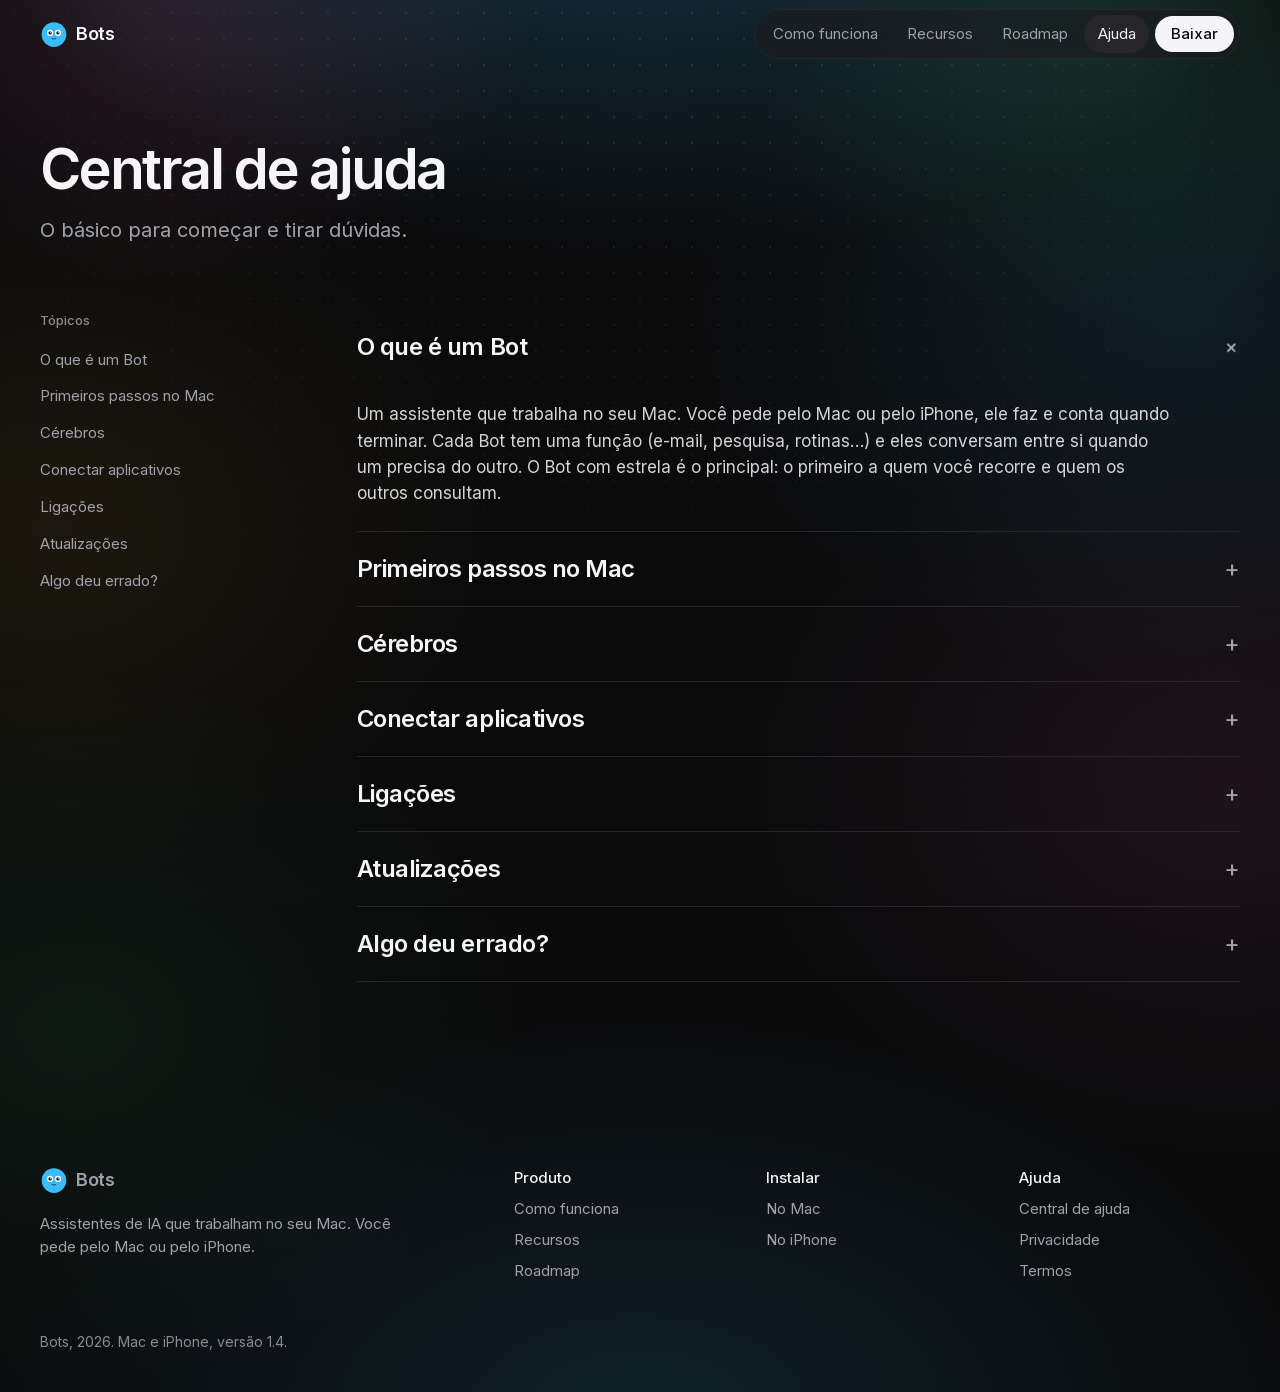
==== ajuda.html @ 7bb05656 "Bots 1.4" ====
<!doctype html>
<html lang="pt-BR">
<head>
<meta charset="utf-8">
<meta name="viewport" content="width=device-width, initial-scale=1">
<meta name="theme-color" content="#0a0a0b">
<title>Ajuda · Bots</title>
<link rel="icon" href="img/icone.webp">
<link rel="preload" href="fonts/inter-latin.woff2" as="font" type="font/woff2" crossorigin>
<link rel="stylesheet" href="site.css">
<script>document.documentElement.classList.add('js')</script>
</head>
<body id="topo">

<header class="bar">
  <div class="bar__inner wrap">
    <a class="bar__name" href="./"><span data-mascot="round" data-hue="#38bdf8"></span>Bots</a>
    <nav class="bar__links" aria-label="Principal">
      <a class="wide" href="./#como">Como funciona</a>
      <a class="wide" href="./#faz">Recursos</a>
      <a href="roadmap.html">Roadmap</a>
      <a class="wide" href="ajuda.html">Ajuda</a>
      <a class="button button--small" href="https://github.com/alenkpedro/bots/releases/latest/download/Bots.dmg" data-dl data-done="Começou">Baixar</a>
    </nav>
  </div>
</header>

<main class="doc">
  <h1>Central de ajuda</h1>
  <p class="lead">O básico para começar e tirar dúvidas.</p>

  <div class="help">
    <nav class="help__toc" aria-label="Tópicos">
      <b>Tópicos</b>
      <ul>
        <li><a href="#bot">O que é um Bot</a></li>
        <li><a href="#comecar">Primeiros passos no Mac</a></li>
        <li><a href="#cerebros">Cérebros</a></li>
        <li><a href="#apps">Conectar aplicativos</a></li>
        <li><a href="#ligacoes">Ligações</a></li>
        <li><a href="#atualizacoes">Atualizações</a></li>
        <li><a href="#suporte">Algo deu errado?</a></li>
      </ul>
    </nav>
    <div class="help__body">
      <details id="bot" open>
      <summary><h2>O que é um Bot</h2></summary>
      <p>Um assistente que trabalha no seu Mac. Você pede pelo Mac ou pelo iPhone, ele faz e conta quando terminar. Cada Bot tem uma função (e-mail, pesquisa, rotinas…) e eles conversam entre si quando um precisa do outro. O Bot com estrela é o principal: o primeiro a quem você recorre e quem os outros consultam.</p>
      </details>
      <details id="comecar">
      <summary><h2>Primeiros passos no Mac</h2></summary>
      <ol>
        <li>Abra o Bots e entre com o seu e-mail.</li>
        <li>Na lista <em>Preparar este Mac</em>, toque em cada botão: o agente (faz os Bots trabalharem), o cérebro (Claude Code, ou outro que você já use), o computador dos Bots e a voz (opcionais).</li>
        <li>Mande uma mensagem para um Bot. Pronto.</li>
      </ol>
      <p>Dá para voltar à lista em Configurações → Uso → Preparar este Mac.</p>
      </details>
      <details id="cerebros">
      <summary><h2>Cérebros</h2></summary>
      <p>Os Bots pensam com um destes, instalado no seu Mac: Claude Code (o recomendado; precisa de uma conta Claude Pro ou Max), Codex, OpenCode, Antigravity, Grok, ou um modelo local no LM Studio ou no Ollama. Troque o de cada Bot no perfil dele, clicando no nome no topo da conversa.</p>
      </details>
      <details id="apps">
      <summary><h2>Conectar aplicativos</h2></summary>
      <p>Em <em>Conectar aplicativos</em> você liga Gmail, Agenda, Drive, Notion, GitHub e outros. Cada Bot só usa o que você ligou, e o que pede sua permissão aparece no chat antes de acontecer.</p>
      </details>
      <details id="ligacoes">
      <summary><h2>Ligações</h2></summary>
      <p>Toque no ícone de onda ao lado da mensagem para falar com um Bot. O que vocês falam fica na ligação; quando você desliga, ele deixa um resumo no chat. Precisa da voz local instalada.</p>
      </details>
      <details id="atualizacoes">
      <summary><h2>Atualizações</h2></summary>
      <p>Quando sai uma versão nova, aparece um botão azul ao lado de <em>Conectar aplicativos</em>. Clique e escolha <em>Atualizar</em>: o Bots reabre em segundos, com tudo onde estava. No iPhone, atualize pela loja onde você instalou.</p>
      </details>
      <details id="suporte">
      <summary><h2>Algo deu errado?</h2></summary>
      <p>Na sua foto, no canto da barra lateral: <em>Suporte → Enviar feedback</em>. Conte o que aconteceu; as informações da versão já vão junto.</p>
      </details>
    </div>
  </div>
</main>

<footer class="foot">
  <div class="wrap">
    <div class="foot__grid">
      <div class="foot__brand"><a class="bar__name" href="./"><span data-mascot="round" data-hue="#38bdf8"></span>Bots</a><p>Assistentes de IA que trabalham no seu Mac. Você pede pelo Mac ou pelo iPhone.</p></div>
      <nav aria-label="Produto"><b>Produto</b><a href="./#como">Como funciona</a><a href="./#faz">Recursos</a><a href="roadmap.html">Roadmap</a></nav>
      <nav aria-label="Instalar"><b>Instalar</b><a href="https://github.com/alenkpedro/bots/releases/latest/download/Bots.dmg">No Mac</a><a href="fonte.html">No iPhone</a></nav>
      <nav aria-label="Ajuda"><b>Ajuda</b><a href="ajuda.html">Central de ajuda</a><a href="privacidade.html">Privacidade</a><a href="termos.html">Termos</a></nav>
    </div>
    <div class="foot__end"><span>Bots, 2026. Mac e iPhone, versão 1.4.</span></div>
  </div>
</footer>
<script src="site.js"></script>
</body>
</html>
---- site.css ----
/* Site dos Bots: todas as páginas (início, roadmap, ajuda, privacidade, termos, fonte e a volta do Frame.io).
   Na linha das referências que o Pedro escolheu (Grok Bot, MausBot, OpenBot, agentes.chat, dots): fundo escuro e
   sóbrio, título centralizado com o rosto do mascote, o app de verdade montado na página e cartões com pedaços do app.
   Uma família só: Inter, servida pelo próprio site. */
@font-face { font-family: "Inter"; font-style: normal; font-weight: 400; font-display: swap; src: url("fonts/inter-latin-ext.woff2") format("woff2"); unicode-range: U+0100-02BA, U+02BD-02C5, U+02C7-02CC, U+02CE-02D7, U+02DD-02FF, U+0304, U+0308, U+0329, U+1D00-1DBF, U+1E00-1E9F, U+1EF2-1EFF, U+2020, U+20A0-20AB, U+20AD-20C4, U+2113, U+2C60-2C7F, U+A720-A7FF; }
@font-face { font-family: "Inter"; font-style: normal; font-weight: 400; font-display: swap; src: url("fonts/inter-latin.woff2") format("woff2"); unicode-range: U+0000-00FF, U+0131, U+0152-0153, U+02BB-02BC, U+02C6, U+02DA, U+02DC, U+0304, U+0308, U+0329, U+2000-206F, U+20AC, U+2122, U+2191, U+2193, U+2212, U+2215, U+FEFF, U+FFFD; }
@font-face { font-family: "Inter"; font-style: normal; font-weight: 500; font-display: swap; src: url("fonts/inter-latin-ext.woff2") format("woff2"); unicode-range: U+0100-02BA, U+02BD-02C5, U+02C7-02CC, U+02CE-02D7, U+02DD-02FF, U+0304, U+0308, U+0329, U+1D00-1DBF, U+1E00-1E9F, U+1EF2-1EFF, U+2020, U+20A0-20AB, U+20AD-20C4, U+2113, U+2C60-2C7F, U+A720-A7FF; }
@font-face { font-family: "Inter"; font-style: normal; font-weight: 500; font-display: swap; src: url("fonts/inter-latin.woff2") format("woff2"); unicode-range: U+0000-00FF, U+0131, U+0152-0153, U+02BB-02BC, U+02C6, U+02DA, U+02DC, U+0304, U+0308, U+0329, U+2000-206F, U+20AC, U+2122, U+2191, U+2193, U+2212, U+2215, U+FEFF, U+FFFD; }
@font-face { font-family: "Inter"; font-style: normal; font-weight: 600; font-display: swap; src: url("fonts/inter-latin-ext.woff2") format("woff2"); unicode-range: U+0100-02BA, U+02BD-02C5, U+02C7-02CC, U+02CE-02D7, U+02DD-02FF, U+0304, U+0308, U+0329, U+1D00-1DBF, U+1E00-1E9F, U+1EF2-1EFF, U+2020, U+20A0-20AB, U+20AD-20C4, U+2113, U+2C60-2C7F, U+A720-A7FF; }
@font-face { font-family: "Inter"; font-style: normal; font-weight: 600; font-display: swap; src: url("fonts/inter-latin.woff2") format("woff2"); unicode-range: U+0000-00FF, U+0131, U+0152-0153, U+02BB-02BC, U+02C6, U+02DA, U+02DC, U+0304, U+0308, U+0329, U+2000-206F, U+20AC, U+2122, U+2191, U+2193, U+2212, U+2215, U+FEFF, U+FFFD; }
@font-face { font-family: "Inter"; font-style: normal; font-weight: 700; font-display: swap; src: url("fonts/inter-latin-ext.woff2") format("woff2"); unicode-range: U+0100-02BA, U+02BD-02C5, U+02C7-02CC, U+02CE-02D7, U+02DD-02FF, U+0304, U+0308, U+0329, U+1D00-1DBF, U+1E00-1E9F, U+1EF2-1EFF, U+2020, U+20A0-20AB, U+20AD-20C4, U+2113, U+2C60-2C7F, U+A720-A7FF; }
@font-face { font-family: "Inter"; font-style: normal; font-weight: 700; font-display: swap; src: url("fonts/inter-latin.woff2") format("woff2"); unicode-range: U+0000-00FF, U+0131, U+0152-0153, U+02BB-02BC, U+02C6, U+02DA, U+02DC, U+0304, U+0308, U+0329, U+2000-206F, U+20AC, U+2122, U+2191, U+2193, U+2212, U+2215, U+FEFF, U+FFFD; }


:root {
  --bg: #0a0a0b;
  --surface: #141416;      /* cartões */
  --surface-2: #1c1c1f;    /* dentro dos cartões, botões secundários */
  --surface-3: #26262a;
  --ink: #f5f5f7;
  --muted: #a1a1aa;
  --soft: #8b8b94;
  --blue: #38bdf8;         /* o mascote do ícone */
  --go: #4ade80;
  --wait: #fbbf24;
  --link: #8fd6fb;

  --font: "Inter", -apple-system, system-ui, sans-serif;
  --app: -apple-system, system-ui, "Inter", sans-serif;   /* os pedaços do app usam a letra do app */

  --margin: clamp(1rem, 3vw, 2rem);
  --max: 1200px;
  --section: clamp(5rem, 10vw, 9rem);
  --radius: 28px;

  --ease-out: cubic-bezier(0.22, 1, 0.36, 1);
  --t-press: 140ms;
  --t-hover: 180ms;
  --t-ui: 240ms;
  --t-reveal: 800ms;
  color-scheme: dark;
}

*, *::before, *::after { box-sizing: border-box; }
html { -webkit-text-size-adjust: 100%; text-size-adjust: 100%; }
body { margin: 0; background: var(--bg); color: var(--ink); font-family: var(--font); font-size: 1.0625rem; line-height: 1.55; -webkit-font-smoothing: antialiased; overflow-x: clip; }
/* Fundo com vida, sem tirar a atenção do conteúdo: luzes nas cores dos mascotes espalhadas pela página (a mais forte
   no topo), manchas de pontos que somem nas bordas e um grão leve em tudo. As posições em % acompanham a altura
   de cada página. Fica atrás de tudo e não recebe clique. */
body { position: relative; background-color: var(--bg); background-repeat: no-repeat; background-image:
  radial-gradient(64rem 40rem at 50% -12rem, rgb(56 189 248 / 0.26), transparent 70%),
  radial-gradient(32rem 26rem at 14% 0, rgb(244 114 182 / 0.13), transparent 70%),
  radial-gradient(32rem 26rem at 86% 2rem, rgb(74 222 128 / 0.11), transparent 70%),
  radial-gradient(44rem 34rem at 92% 22%, rgb(56 189 248 / 0.10), transparent 70%),
  radial-gradient(40rem 32rem at 4% 38%, rgb(251 191 36 / 0.07), transparent 70%),
  radial-gradient(44rem 34rem at 96% 56%, rgb(244 114 182 / 0.08), transparent 70%),
  radial-gradient(40rem 32rem at 6% 74%, rgb(74 222 128 / 0.07), transparent 70%),
  radial-gradient(60rem 36rem at 50% 102%, rgb(56 189 248 / 0.12), transparent 70%); }
body::before, body::after { content: ""; pointer-events: none; z-index: -1; }
body::before { position: absolute; inset: 0;
  background: radial-gradient(circle, rgb(255 255 255 / 0.09) 1px, transparent 1.6px) 50% 0 / 26px 26px;
  --spots: radial-gradient(70rem 50rem at 50% 0, #000 20%, transparent 70%),
    radial-gradient(34rem 28rem at 8% 34%, rgb(0 0 0 / 0.6), transparent 70%),
    radial-gradient(34rem 28rem at 94% 60%, rgb(0 0 0 / 0.6), transparent 70%),
    radial-gradient(50rem 30rem at 50% 100%, rgb(0 0 0 / 0.7), transparent 70%);
  -webkit-mask-image: var(--spots); mask-image: var(--spots); }
body::after { content: ""; pointer-events: none; z-index: -1; }
body::before { position: absolute; inset: 0 0 auto; height: min(62rem, 120svh);
  background: radial-gradient(circle, rgb(255 255 255 / 0.09) 1px, transparent 1.6px) 50% 0 / 26px 26px;
  -webkit-mask-image: radial-gradient(70% 70% at 50% 0, #000 20%, transparent 100%); mask-image: radial-gradient(70% 70% at 50% 0, #000 20%, transparent 100%); }
body::after { position: fixed; inset: 0; opacity: 0.07; mix-blend-mode: overlay;
  background: url("data:image/svg+xml,%3Csvg xmlns='http://www.w3.org/2000/svg' width='160' height='160'%3E%3Cfilter id='g'%3E%3CfeTurbulence type='fractalNoise' baseFrequency='0.9' numOctaves='2' stitchTiles='stitch'/%3E%3C/filter%3E%3Crect width='100%25' height='100%25' filter='url(%23g)'/%3E%3C/svg%3E"); }
h1, h2, h3, p, figure, ul, ol, dl, dd { margin: 0; }
ul[class], ol[class] { padding: 0; list-style: none; }
img, svg { display: block; max-width: 100%; }
img { height: auto; }
button, input { font: inherit; color: inherit; }
button { background: none; border: 0; padding: 0; cursor: pointer; }
a { color: inherit; }
:target, [id] { scroll-margin-top: 5rem; }
/* Os links do menu deslizam até a seção em vez de pular; quem pede menos movimento continua pulando. */
@media (prefers-reduced-motion: no-preference) { html { scroll-behavior: smooth; } }
::selection { background: var(--blue); color: #0a0a0b; }
:focus-visible { outline: 2px solid var(--blue); outline-offset: 3px; }
[hidden] { display: none !important; }   /* nenhum display de botão ou cartão vence o hidden */
.sr-only { position: absolute; width: 1px; height: 1px; overflow: hidden; clip-path: inset(50%); white-space: nowrap; }

h1, h2, h3 { font-weight: 600; text-wrap: balance; }
p { text-wrap: pretty; }
.wrap { width: min(var(--max), 100% - 2 * var(--margin)); margin-inline: auto; }
.center { text-align: center; }
.title { font-size: clamp(2rem, 1.2rem + 2.8vw, 3.25rem); line-height: 1.08; letter-spacing: -0.035em; }
.sub { margin-top: 1rem; font-size: clamp(1.0625rem, 1rem + 0.3vw, 1.25rem); color: var(--muted); max-width: 40rem; }
.center .sub { margin-inline: auto; }
.section { padding-block: var(--section) 0; }
/* O espaço de cima da seção não conta: o link para no conteúdo, logo abaixo da barra. */
.section[id] { scroll-margin-top: calc(5rem - var(--section)); }

/* ---------- botões: branco o principal, cinza o segundo ---------- */
.button { display: inline-flex; align-items: center; justify-content: center; gap: 0.55rem; min-height: 3rem; padding: 0 1.4rem; border-radius: 999px; background: var(--ink); color: #0a0a0b; font-weight: 500; font-size: 1rem; text-decoration: none; white-space: nowrap; transition: transform var(--t-press) var(--ease-out), background-color var(--t-hover) ease; }
.button:active { transform: scale(0.96); }
.button svg { width: 1.05em; height: 1.05em; }
.button--quiet { background: var(--surface-2); color: var(--ink); }
.button--small { min-height: 2.25rem; padding: 0 1rem; font-size: 0.9375rem; }
.button--big { min-height: 3.25rem; padding: 0 1.6rem; font-size: 1.0625rem; }
/* Baixar: o clique vira uma barrinha que enche e termina verde com ✓ (o download segue normal). */
.button { position: relative; }
.button.is-loading, .button.is-done { pointer-events: none; }
.dl__bar { position: absolute; inset: 0 auto 0 0; width: 100%; border-radius: inherit; background: rgb(10 10 11 / 0.12); transform-origin: left; }
.button > span:not(.peek):not(.dl__bar) { position: relative; }
@media (prefers-reduced-motion: no-preference) { .dl__bar { animation: fillbar 1.1s var(--ease-out) both; } }
@keyframes fillbar { from { transform: scaleX(0); } }
.button.is-done { background: var(--go); color: #062a12; }
.dl__check { display: inline-grid; place-items: center; width: 1.3em; height: 1.3em; border-radius: 50%; background: #062a12; color: var(--go); font-size: 0.8em; font-weight: 700; }
@media (prefers-reduced-motion: no-preference) { .button.is-done .dl__check { animation: pop 420ms cubic-bezier(0.3, 1.6, 0.5, 1); } }
/* Um mascotinho mora atrás dos botões principais e espia pela borda de cima no hover (e comemora no clique). */
.peek { position: absolute; bottom: 100%; left: 50%; width: 2.6rem; height: 3.4rem; margin-left: -1.3rem; overflow: hidden; pointer-events: none; }
.peek > span { position: absolute; left: 0; bottom: 0; transform: translateY(100%); transition: transform 420ms cubic-bezier(0.3, 1.5, 0.5, 1); }
.peek svg { width: 2.6rem; height: 2.6rem; }
[data-peek]:hover .peek > span, [data-peek]:focus-visible .peek > span, [data-peek].is-loading .peek > span, [data-peek].is-done .peek > span { transform: translateY(34%); }
/* Setas que andam e o ícone da Apple que dá um pulinho no hover. */
.arrow { display: inline-block; transition: transform var(--t-ui) var(--ease-out); }
.button > svg { transition: transform var(--t-ui) var(--ease-out); }
@media (hover: hover) {
  .button:hover .arrow { transform: translateX(4px); }
  .button:hover .arrow--down { transform: translateY(3px); }
  .button:hover > svg { transform: translateY(-2px) rotate(-6deg); }
}
/* O magnético mexe na propriedade translate (o clique continua usando transform); volta suave quando o mouse sai. */
[data-magnet] { transition: translate 260ms var(--ease-out), transform var(--t-press) var(--ease-out), background-color var(--t-hover) ease; }
@media (hover: hover) and (pointer: fine) {
  .button:hover { background: #ffffff; }
  .button--quiet:hover { background: var(--surface-3); }
}

/* ---------- barra ---------- */
/* No topo a barra é transparente (a luz passa); ao rolar ganha um vidro escuro para o texto não brigar com o conteúdo. */
.bar { position: sticky; top: 0; z-index: 20; transition: background-color var(--t-ui) ease, box-shadow var(--t-ui) ease; }
.bar.is-stuck { background: rgb(10 10 11 / 0.72); -webkit-backdrop-filter: blur(16px) saturate(1.4); backdrop-filter: blur(16px) saturate(1.4); box-shadow: 0 1px 0 rgb(255 255 255 / 0.06); }
.bar__inner { display: flex; align-items: center; justify-content: space-between; gap: 1rem; min-height: 4.25rem; }
.bar__name { display: inline-flex; align-items: center; gap: 0.5rem; font-weight: 600; font-size: 1.125rem; letter-spacing: -0.02em; text-decoration: none; }
.bar__name svg { width: 1.75rem; height: 1.75rem; }
/* The links in one pill (easyui's pill navigation): each one a pill of its own on hover, the page you're on lit. */
.bar__links { display: flex; align-items: center; gap: 0.125rem; font-size: 0.9375rem; padding: 0.3rem; border-radius: 999px; background: rgb(28 28 31 / 0.72); border: 1px solid var(--surface-3); -webkit-backdrop-filter: blur(16px) saturate(1.4); backdrop-filter: blur(16px) saturate(1.4); }
.bar__links a:not(.button) { text-decoration: none; color: var(--muted); padding: 0.45rem 0.85rem; border-radius: 999px; transition: color var(--t-hover) ease, background-color var(--t-hover) ease; }
.bar__links a:not(.button):hover, .bar__links a[aria-current] { color: var(--ink); background: var(--surface-3); }
.bar__links .button { margin-left: 0.25rem; }
@media (max-width: 760px) { .bar__links .wide { display: none; } }

/* ---------- mascotes (desenhados aqui, como no app) ---------- */
.mascot { overflow: visible; }
.mascot .pupil { transition: transform 120ms linear; }
.mascot .lid { transform-box: fill-box; transform-origin: center; transform: scaleY(0); }
@media (prefers-reduced-motion: no-preference) { .mascot.is-blinking .lid { animation: blink 180ms ease; } }
@keyframes blink { 50% { transform: scaleY(1); } }
/* Mascotes vivos: amassam quando tocados, pulam quando recebem um pedido e balançam enquanto trabalham (na demo do app,
   o Bot que está "Comparando voos…" balança o tempo todo). O pulo e o amassado mexem no desenho inteiro; o balanço,
   só no corpo, para os dois poderem acontecer juntos. Quem pede menos movimento vê os mascotes parados. */
.mascot { cursor: pointer; transform-origin: 50% 92%; }
.mascot__body { transform-box: view-box; transform-origin: 50% 92%; }
/* As mãos ficam escondidas embaixo; quando o Bot fica com vergonha (senha), sobem e tapam os olhos. */
.mascot .hands { transform: translateY(46px); opacity: 0; transition: transform 380ms cubic-bezier(0.3, 1.4, 0.5, 1), opacity 200ms ease; }
.mascot.is-shy .hands { transform: none; opacity: 1; }
.mascot.is-shy .lid { transform: scaleY(1); }
@media (prefers-reduced-motion: no-preference) {
  .mascot.is-squished { animation: squish 560ms cubic-bezier(0.3, 0.7, 0.4, 1); }
  .mascot.is-hopping { animation: hop 680ms cubic-bezier(0.3, 0.7, 0.4, 1); }
  .app__bot.is-working .mascot__body, .app__head.is-working .mascot__body, .app__bot:has(small[data-tone="go"]) .mascot__body { animation: sway 1.3s ease-in-out infinite; }
}
@keyframes squish { 0% { transform: none; } 22% { transform: scale(1.24, 0.72); } 50% { transform: scale(0.9, 1.12); } 72% { transform: scale(1.05, 0.96); } 100% { transform: none; } }
@keyframes hop { 0% { transform: none; } 14% { transform: scale(1.14, 0.84); } 42% { transform: translateY(-36%) scale(0.92, 1.1); } 66% { transform: scale(1.12, 0.88); } 84% { transform: scale(0.97, 1.03); } 100% { transform: none; } }
@keyframes sway { 0%, 100% { transform: rotate(-7deg); } 50% { transform: rotate(7deg) translateY(-3%); } }

/* ---------- entrada das partes de cada seção ---------- */
@media (prefers-reduced-motion: no-preference) {
  .js .rv { opacity: 0; transform: translateY(20px); transition: opacity var(--t-reveal) var(--ease-out), transform var(--t-reveal) var(--ease-out); transition-delay: calc(var(--i, 0) * 80ms); }
  .js .rv.is-in { opacity: 1; transform: none; }
}
@keyframes rise { from { opacity: 0; transform: translateY(14px); } }

/* ---------- iPhone desenhado em CSS em volta das telas reais ---------- */
.phone { position: relative; width: var(--w, 280px); aspect-ratio: 1206 / 2622; padding: calc(var(--w, 280px) * 0.035); border-radius: calc(var(--w, 280px) * 0.17); background: #000; border: max(3px, calc(var(--w, 280px) * 0.014)) solid #3a3a3e; flex: none; }
.phone__screen { position: relative; width: 100%; height: 100%; border-radius: calc(var(--w, 280px) * 0.135); overflow: hidden; background: #161616; }
.phone__screen img { position: absolute; inset: 0; width: 100%; height: 100%; object-fit: cover; }

/* ================= início ================= */

/* Topo: "Conheça os Bots", com o rosto do mascote no meio do título. */
.hero { padding-block: clamp(4rem, 9vh, 7rem) 0; text-align: center; }
.hero h1 { font-size: clamp(2.75rem, 1rem + 5.6vw, 5.75rem); line-height: 1; letter-spacing: -0.045em; }
.face { display: inline-block; width: 0.92em; height: 0.92em; vertical-align: -0.1em; margin-inline: 0.04em; }
.face svg { width: 100%; height: 100%; }
.hero > p:first-of-type { margin: 1.5rem auto 0; max-width: 36rem; font-size: clamp(1.0625rem, 1rem + 0.4vw, 1.3125rem); color: var(--muted); }
.hero__actions { margin-top: 2.25rem; display: flex; flex-wrap: wrap; justify-content: center; gap: 0.75rem; }
.hero__note { margin-top: 1rem; font-size: 0.875rem; color: var(--soft); }

/* O app montado na página: a lista de Bots e a conversa (com a letra e as cores do próprio app). */
.app { margin-top: clamp(3rem, 6vw, 4.5rem); border-radius: 22px; background: #161616; overflow: hidden; font-family: var(--app); font-size: clamp(14px, 0.45rem + 0.45vw, 16px); line-height: 1.4; color: #ececec; display: grid; grid-template-columns: minmax(260px, 21em) 1fr; min-height: min(46em, 82svh); text-align: left; }
.app__side { background: #101010; padding: 1em 0.8em; display: flex; flex-direction: column; gap: 0.2em; }
.app__top { display: flex; align-items: center; gap: 0.5em; padding: 0.3em 0.6em 1.1em; }
.app__top i { width: 0.85em; height: 0.85em; border-radius: 50%; background: #ff5f57; }
.app__top i:nth-child(2) { background: #febc2e; }
.app__top i:nth-child(3) { background: #28c840; }
.app__search { margin: 0 0.3em 0.8em; padding: 0.55em 0.8em; border-radius: 0.6em; background: #1d1d1d; color: #8a8a8a; }
.app__bot { display: flex; align-items: center; gap: 0.75em; width: 100%; padding: 0.65em; border-radius: 0.75em; text-align: left; transition: background-color var(--t-hover) ease; }
.app__bot svg { width: 2.9em; height: 2.9em; }
.app__bot span:first-child { flex: none; }
.app__bot b { display: block; font-weight: 600; }
.app__bot small { display: block; font-size: 0.9em; color: #a3a3a3; white-space: nowrap; overflow: hidden; text-overflow: ellipsis; max-width: 15em; }
.app__bot small[data-tone="go"] { color: var(--go); }
.app__bot small[data-tone="wait"] { color: var(--wait); }
.app__bot small[data-tone="hey"] { color: var(--link); }
.app__bot[aria-selected="true"] { background: #232323; }
@media (hover: hover) and (pointer: fine) { .app__bot:not([aria-selected="true"]):hover { background: #1a1a1a; } }
.app__main { position: relative; display: flex; flex-direction: column; min-width: 0; }
.app__head { display: flex; align-items: center; justify-content: center; gap: 0.6em; padding: 1em; font-weight: 600; font-size: 1.05em; }
.app__head svg { width: 1.7em; height: 1.7em; }
.app__head small { font-weight: 400; color: #a3a3a3; }
.app__chat { flex: 1; padding: 0.6em clamp(1em, 4vw, 3.5em) 1.2em; display: flex; flex-direction: column; justify-content: flex-end; gap: 0.85em; }
.app__chat > * { animation: rise 420ms var(--ease-out) both; }
.msg-me { align-self: flex-end; max-width: 75%; padding: 0.7em 1.05em; border-radius: 1.3em; background: #3558c0; color: #fff; }
.msg-bot { align-self: flex-start; max-width: 80%; padding: 0.7em 1.05em; border-radius: 1.3em; background: #262626; }
.msg-card { align-self: flex-start; width: min(100%, 32em); padding: 1.05em; border-radius: 1em; background: #222; }
.msg-card strong { display: block; font-size: 1.04em; }
.msg-card p { color: #a3a3a3; margin-top: 0.15em; }
.msg-card__buttons { display: grid; grid-template-columns: 1fr 1fr; gap: 0.6em; margin-top: 0.9em; }
.msg-card__buttons button { min-height: 2.8em; border-radius: 0.65em; font-weight: 600; transition: transform var(--t-press) var(--ease-out); }
.msg-card__buttons button:active { transform: scale(0.97); }
.msg-card__buttons .yes { background: var(--wait); color: #1a1405; }
.msg-card__buttons .no { background: #333; color: #fff; }
.msg-note { align-self: flex-start; color: var(--go); font-size: 0.95em; }

/* Bots cochilando na lista: olhos fechados, cor apagada e uns "z" subindo. */
.app__bot > span:first-child { position: relative; }
.app__bot[data-sleep] .mascot .lid { transform: scaleY(1); }
.app__bot[data-sleep] .mascot { filter: saturate(0.45) brightness(0.8); }
.app__bot .mascot { transition: filter 400ms ease; }
.app__bot[data-sleep] > span:first-child::before, .app__bot[data-sleep] > span:first-child::after { content: "z"; position: absolute; right: -0.3em; top: -0.35em; font-size: 0.95em; font-weight: 700; color: #b4b4bd; pointer-events: none; }
.app__bot[data-sleep] > span:first-child::after { right: -0.75em; top: -0.95em; font-size: 0.7em; }
@media (prefers-reduced-motion: no-preference) {
  .app__bot[data-sleep] > span:first-child::before, .app__bot[data-sleep] > span:first-child::after { animation: zzz 2.4s ease-in-out infinite; }
  .app__bot[data-sleep] > span:first-child::after { animation-delay: -1.2s; }
  .app__bot.is-curious .mascot__body { animation: curious 700ms var(--ease-out) both; }
}
@keyframes zzz { 0% { opacity: 0; transform: translate(0, 4px); } 40% { opacity: 1; } 100% { opacity: 0; transform: translate(4px, -8px); } }
@keyframes curious { to { transform: rotate(-12deg) scale(1.06); } }
@media (prefers-reduced-motion: reduce) { .app__bot.is-curious .mascot__body { transform: rotate(-12deg); } }
.msg-note[data-tone="no"] { color: #a3a3a3; }
.app__composer { margin: 0 clamp(1em, 4vw, 3.5em) 1.3em; display: flex; align-items: center; gap: 0.6em; padding: 0.45em 0.45em 0.45em 1.2em; border-radius: 999px; background: #222; }
.app__composer input { flex: 1; min-width: 0; background: none; border: 0; outline: none; color: #ececec; font-size: 1em; }
.app__composer input::placeholder { color: #8a8a8a; }
.app__composer button { width: 2.4em; height: 2.4em; border-radius: 50%; background: #3558c0; color: #fff; font-size: 1em; transition: transform var(--t-press) var(--ease-out); }
.app__composer button:active { transform: scale(0.9); }
.app-caption { margin-top: 1rem; text-align: center; font-size: 0.875rem; color: var(--soft); }
@media (max-width: 760px) {
  .app { grid-template-columns: 1fr; min-height: 0; font-size: 15px; }
  .app__side { flex-direction: row; overflow-x: auto; gap: 4px; padding: 10px; scrollbar-width: none; }
  .app__top, .app__search { display: none; }
  .app__bot { flex-direction: column; width: 88px; flex: none; gap: 4px; text-align: center; padding: 8px 4px; }
  .app__bot > span:last-child { width: 100%; }
  .app__bot small { display: none; }
  .app__bot b { font-size: 12px; font-weight: 500; white-space: nowrap; overflow: hidden; text-overflow: ellipsis; }
  .app__chat { min-height: 340px; }
}

/* Cartão grande: falar com Bots como se fala com a equipe, e os mascotes à direita. */
.team { display: grid; grid-template-columns: 1.1fr 1fr; align-items: center; gap: 2rem; border-radius: var(--radius); background: var(--surface); padding: clamp(2rem, 5vw, 4rem); overflow: hidden; min-height: 26rem; }
.team p { margin-top: 1rem; color: var(--muted); font-size: 1.125rem; max-width: 30rem; }
/* Three Bots' cards in a stack that fans out when you point at the section (easyui's stacked cards). */
.deck { position: relative; min-height: 22rem; min-width: 0; display: grid; grid-template-columns: minmax(0, 1fr); place-items: center; }
.deck__card { grid-area: 1 / 1; width: min(22rem, 100%); box-sizing: border-box; display: flex; align-items: center; gap: 0.9rem; padding: 1.1rem 1.25rem; border-radius: 1.5rem; background: var(--surface-2); border: 1px solid var(--surface-3); box-shadow: 0 18px 40px rgb(0 0 0 / 0.35); transition: transform var(--t-reveal) var(--ease-out), background-color var(--t-ui) ease; }
.deck__card > span { width: 3rem; flex: none; }
.deck__card svg { width: 100%; height: auto; }
.deck__card b { display: block; font-weight: 600; letter-spacing: -0.01em; }
.deck__card > div { min-width: 0; }
.deck__card small { display: block; color: var(--muted); font-size: 0.9375rem; white-space: nowrap; overflow: hidden; text-overflow: ellipsis; }
.deck__card small[data-tone="go"] { color: var(--go); }
.deck__card small[data-tone="wait"] { color: var(--wait); }
/* At rest a stack, each card behind showing its Bot's name; pointed at, they line up like the app's list. */
.deck__card:nth-child(1) { transform: translateY(-2.9rem) scale(0.9); background: var(--surface); }
.deck__card:nth-child(2) { transform: translateY(-1.45rem) scale(0.95); }
.deck__card:nth-child(3) { transform: translateY(0); z-index: 2; background: var(--surface-3); }
.team:hover .deck__card:nth-child(1), .team:focus-within .deck__card:nth-child(1) { transform: translateY(-5.6rem); }
.team:hover .deck__card:nth-child(2), .team:focus-within .deck__card:nth-child(2) { transform: translateY(0); }
.team:hover .deck__card:nth-child(3), .team:focus-within .deck__card:nth-child(3) { transform: translateY(5.6rem); }
@media (prefers-reduced-motion: reduce) { .deck__card { transition: none; } }
/* No pointer to hover with (a phone): the list, open. */
@media (hover: none) {
  .deck .deck__card:nth-child(1) { transform: translateY(-5.6rem); }
  .deck .deck__card:nth-child(2) { transform: translateY(0); }
  .deck .deck__card:nth-child(3) { transform: translateY(5.6rem); }
}
.cast { position: relative; height: 100%; min-height: 18rem; }
.cast span { position: absolute; }
.cast svg { width: 100%; height: auto; }
.cast span:nth-child(1) { width: 42%; left: 30%; top: 18%; z-index: 2; }
.cast span:nth-child(2) { width: 26%; left: 8%; top: 4%; }
.cast span:nth-child(3) { width: 24%; right: 4%; top: 0; }
.cast span:nth-child(4) { width: 22%; left: 6%; bottom: 0; }
.cast span:nth-child(5) { width: 22%; right: 8%; bottom: 2%; }
@media (max-width: 860px) { .team { grid-template-columns: 1fr; } .cast { min-height: 16rem; } }

/* Recursos: cartões escuros, cada um com um pedaço do app. */
.features { margin-top: 0.75rem; display: grid; grid-template-columns: 1fr 1fr; gap: 0.75rem; }
.feature { border-radius: var(--radius); background: var(--surface); padding: clamp(1.5rem, 3vw, 2.25rem) clamp(1.5rem, 3vw, 2.25rem) 0; overflow: hidden; display: flex; flex-direction: column; }
.feature h3 { font-size: 1.375rem; letter-spacing: -0.02em; }
.feature > p { margin-top: 0.5rem; color: var(--muted); max-width: 32rem; }
.feature__shot { margin-top: 2rem; flex: 1; display: flex; justify-content: center; align-items: flex-start; min-height: 16rem; max-height: 22rem; overflow: hidden; }
.feature__shot .phone { --w: min(15rem, 58vw); }
.feature__shot--end { align-items: flex-end; }
/* "Ligue para um Bot": cartão largo, texto à esquerda e a ligação à direita, com a onda que mexe quando o Bot fala. */
.feature--wide h3 + p { margin-top: 0.5rem; color: var(--muted); max-width: 32rem; }
.feature--wide { grid-column: 1 / -1; display: grid; grid-template-columns: 1fr 1fr; align-items: center; gap: 2rem; padding-bottom: clamp(1.5rem, 3vw, 2.25rem); }
.call { display: grid; justify-items: center; gap: 1rem; padding: 1.5rem; border-radius: 22px; background: var(--surface-2); font-family: var(--app); color: #ececec; text-align: center; }
.call__who { display: flex; align-items: center; gap: 10px; text-align: left; }
.call__who svg { width: 44px; height: 44px; }
.call__who b { display: block; font-size: 15px; }
.call__time { display: block; font-size: 13px; color: var(--go); font-variant-numeric: tabular-nums; }
.wave { display: flex; align-items: center; justify-content: center; gap: 4px; height: 56px; width: 100%; }
.wave i { width: 4px; height: 100%; border-radius: 4px; background: var(--wait); transform: scaleY(calc(0.12 + 0.5 * var(--h, 0.4))); opacity: 0.85; transition: background-color var(--t-ui) ease; }
.call[data-who="me"] .wave i { background: #7aa2ff; }
.wave i:nth-child(3n) { --h: 0.9; } .wave i:nth-child(3n+1) { --h: 0.5; } .wave i:nth-child(4n) { --h: 0.25; } .wave i:nth-child(5n) { --h: 0.7; }
@media (prefers-reduced-motion: no-preference) {
  .call.is-live .wave i { animation: talk calc(700ms + var(--i) * 23ms) ease-in-out infinite alternate; animation-delay: calc(var(--i) * -97ms); }
  .call.is-live[data-who="bot"] .call__who .mascot__body { animation: sway 1.3s ease-in-out infinite; }
}
@keyframes talk { from { transform: scaleY(0.12); } to { transform: scaleY(calc(0.25 + 0.75 * var(--h, 0.5))); } }
.call__line { min-height: 3em; max-width: 26rem; font-size: 15px; line-height: 1.45; }
.call__line b { display: block; font-size: 12px; font-weight: 500; color: var(--muted); margin-bottom: 2px; }
.call__btns { display: flex; gap: 1.25rem; }
.call__btns span { width: 48px; height: 48px; border-radius: 50%; display: grid; place-items: center; background: #2c2c30; color: #fff; }
.call__btns .end { background: #e5484d; }
.call__btns svg { width: 22px; height: 22px; }
@media (max-width: 760px) { .feature--wide { grid-template-columns: 1fr; } }
/* "Seus apps": os nomes dos apps numa esfera que gira devagar; os de trás ficam menores e apagados. */
.feature__shot--globe { align-items: center; max-height: none; padding-bottom: clamp(1.5rem, 3vw, 2.25rem); overflow: visible; }
.globe { position: relative; width: min(100%, 24rem); aspect-ratio: 1; isolation: isolate; }   /* isolate: a ordem de frente/trás fica dentro do globo, sem passar por cima da barra */
.globe > span { position: absolute; left: 50%; top: 50%; display: inline-flex; align-items: center; gap: 6px; padding: 6px 11px 6px 9px; border-radius: 999px; background: var(--surface-2); box-shadow: inset 0 0 0 1px rgb(255 255 255 / 0.06); font-family: var(--app); font-size: 13px; font-weight: 500; color: #ececec; white-space: nowrap; will-change: transform, opacity; }
.globe > span::before { content: ""; width: 8px; height: 8px; border-radius: 50%; background: var(--c); }
.feature__ui { margin-top: 2rem; margin-bottom: clamp(1.5rem, 3vw, 2.25rem); flex: 1; display: grid; align-content: center; gap: 8px; font-family: var(--app); font-size: 14px; color: #ececec; }
.ui-row { display: flex; align-items: center; gap: 10px; padding: 12px 14px; border-radius: 14px; background: var(--surface-2); }
.ui-row svg { width: 30px; height: 30px; }
.ui-row > span:first-child { flex: none; }
.ui-row b { font-weight: 600; }
.ui-row small { display: block; color: #a3a3a3; font-size: 12.5px; }
.ui-row em { margin-left: auto; font-style: normal; font-size: 12.5px; color: #a3a3a3; white-space: nowrap; }
.ui-row em[data-tone="go"] { color: var(--go); }
@media (max-width: 860px) { .features { grid-template-columns: 1fr; } }

/* Uma função para cada Bot: as funções como fichas, a descrição troca. */
.jobs { display: grid; grid-template-columns: 1fr 1fr; gap: clamp(2rem, 5vw, 5rem); align-items: start; }
.chips { margin-top: 2rem; display: flex; flex-wrap: wrap; gap: 0.5rem; }
.chips button { display: inline-flex; align-items: center; gap: 0.5rem; min-height: 2.5rem; padding: 0 1rem 0 0.5rem; border-radius: 999px; background: var(--surface-2); font-size: 0.9375rem; color: var(--muted); transition: background-color var(--t-hover) ease, color var(--t-hover) ease; }
.chips button svg { width: 26px; height: 26px; }
.chips [aria-selected="true"] { background: var(--ink); color: #0a0a0b; }
@media (hover: hover) and (pointer: fine) { .chips button:not([aria-selected="true"]):hover { background: var(--surface-3); color: var(--ink); } }
.job { border-radius: var(--radius); background: var(--surface); padding: clamp(1.5rem, 3vw, 2.25rem); min-height: 20rem; }
.job h3 { font-size: 1.375rem; letter-spacing: -0.02em; }
.job > p { margin-top: 0.5rem; color: var(--muted); }
.job ul { margin-top: 1.5rem; padding: 0; list-style: none; display: grid; gap: 8px; font-family: var(--app); font-size: 14px; }
.job li { padding: 12px 14px; border-radius: 14px; background: var(--surface-2); display: flex; justify-content: space-between; gap: 1rem; }
.job li span { color: #a3a3a3; white-space: nowrap; }
.job > * { animation: rise 380ms var(--ease-out) both; }
/* O Bot trabalhando passo a passo: cada linha entra girando, vira ✓ (ou fica amarela quando pede você). */
.job__head { display: flex; align-items: center; gap: 0.6rem; }
.job__head svg { width: 2.25rem; height: 2.25rem; }
.job__head > span:first-child { flex: none; }
.job__state { margin-left: auto; font-family: var(--app); font-size: 13px; color: var(--muted); white-space: nowrap; }
.job__state[data-tone="go"] { color: var(--go); }
.job__state[data-tone="wait"] { color: var(--wait); }
.job li { justify-content: flex-start; align-items: center; transition: opacity 360ms var(--ease-out), transform 360ms var(--ease-out), background-color var(--t-ui) ease; }
.js .job li:not(.is-in) { opacity: 0; transform: translateY(8px); }   /* sem JavaScript, a lista aparece pronta */
.job li span { margin-left: auto; }
.job li i { flex: none; width: 18px; height: 18px; border-radius: 50%; border: 2px solid rgb(255 255 255 / 0.15); border-top-color: var(--go); display: grid; place-items: center; font-style: normal; font-size: 11px; font-weight: 700; }
@media (prefers-reduced-motion: no-preference) { .job li.is-in:not(.is-done) i { animation: spin 0.9s linear infinite; } }
.job li.is-done i { border: 0; background: rgb(74 222 128 / 0.16); color: var(--go); }
.job li.is-done i::before { content: "✓"; }
.job li.is-done[data-step="ask"] { background: rgb(251 191 36 / 0.1); }
.job li.is-done[data-step="ask"] i { background: rgb(251 191 36 / 0.18); color: var(--wait); }
.job li.is-done[data-step="ask"] i::before { content: "?"; }
@media (max-width: 860px) { .jobs { grid-template-columns: 1fr; } }

/* No iPhone: três telas lado a lado. */
.phones { margin-top: 3rem; display: flex; justify-content: center; align-items: flex-end; gap: clamp(1rem, 3vw, 2.5rem); }
.phones .phone { --w: min(17rem, 28vw); }
.phones .phone:nth-child(2) { --w: min(19rem, 31vw); }
@media (max-width: 640px) { .phones .phone:nth-child(1), .phones .phone:nth-child(3) { display: none; } .phones .phone:nth-child(2) { --w: 70vw; } }

/* Cérebros: o que você já usa. */
/* Cérebros: o ícone de cada programa (o mesmo que o app mostra), com o nome embaixo, como numa pasta de apps.
   No hover o ícone sobe um pouco, como no Dock. */
.brains { margin-top: 2.5rem; display: flex; flex-wrap: wrap; justify-content: center; gap: clamp(1rem, 3vw, 2.25rem); }
.brains li { display: grid; justify-items: center; gap: 0.6rem; width: 5.5rem; font-size: 0.875rem; font-weight: 500; color: var(--muted); text-align: center; }
.brains img { width: 4rem; height: 4rem; border-radius: 22%; box-shadow: 0 6px 18px rgb(0 0 0 / 0.35), inset 0 0 0 1px rgb(255 255 255 / 0.06); transition: transform 320ms cubic-bezier(0.3, 1.5, 0.5, 1); }
@media (hover: hover) and (prefers-reduced-motion: no-preference) { .brains li:hover img { transform: translateY(-6px) scale(1.08); } }
.brains li:hover { color: var(--ink); }
.brains img.on-white { background: #fff; padding: 4px; }   /* o ícone do Ollama é redondo: ganha o quadrado branco como os outros */

/* Instalar: dois cartões. */
.install { margin-top: 3rem; display: grid; grid-template-columns: 1fr 1fr; gap: 0.75rem; }
.install__card { border-radius: var(--radius); background: var(--surface); padding: clamp(1.5rem, 3vw, 2.25rem); display: flex; flex-direction: column; gap: 1rem; }
.install__card h3 { font-size: 1.375rem; letter-spacing: -0.02em; }
.install__card ol { padding-left: 1.2rem; color: var(--muted); display: grid; gap: 0.5rem; }
.install__card ol li::marker { color: var(--soft); }
.install__card .button { align-self: flex-start; margin-top: auto; }
.install__card a:not(.button) { color: var(--link); }
.google { margin-top: 1.5rem; text-align: center; color: var(--muted); font-size: 0.9375rem; }
.google a { color: var(--link); }
@media (max-width: 760px) { .install { grid-template-columns: 1fr; } }

/* Perguntas. */
/* Perguntas na mesma largura do resto do site; o contorno de foco segue o cartão arredondado. */
.faq__list { margin-top: 2.5rem; display: grid; gap: 0.5rem; }
.faq details { border-radius: 20px; background: var(--surface); padding: 0 1.5rem; overflow: hidden; }
.faq summary { list-style: none; display: flex; justify-content: space-between; align-items: center; gap: 1rem; min-height: 4rem; cursor: pointer; font-weight: 500; font-size: 1.0625rem; }
.faq summary::-webkit-details-marker { display: none; }
.faq summary:focus-visible { outline: none; }
.faq details:has(summary:focus-visible) { outline: 2px solid var(--blue); outline-offset: 3px; }
.faq summary::after { content: "+"; font-size: 1.5rem; font-weight: 400; color: var(--muted); transition: transform var(--t-ui) var(--ease-out); }
.faq details[open] summary::after { transform: rotate(45deg); }
.faq details p { padding-bottom: 1.5rem; color: var(--muted); max-width: 60rem; }
.faq details a { color: var(--link); }

/* Chamada final. */
.cta { padding-block: var(--section); text-align: center; }
.cta .face { width: 4.5rem; height: 4.5rem; margin: 0 auto 1.5rem; display: block; }

/* ---------- rodapé ---------- */
.foot { padding: 3.5rem 0 2.5rem; color: var(--muted); font-size: 0.9375rem; }
.foot__grid { display: grid; grid-template-columns: 2fr repeat(3, 1fr); gap: 2rem; }
.foot__brand p { margin-top: 0.75rem; max-width: 22rem; }
.foot nav { display: grid; gap: 0.5rem; align-content: start; }
.foot nav b { color: var(--ink); font-weight: 500; }
.foot a { text-decoration: none; }
.foot a:hover { color: var(--ink); }
.foot__end { margin-top: 3rem; display: flex; justify-content: space-between; gap: 1rem; flex-wrap: wrap; color: var(--soft); font-size: 0.875rem; }
@media (max-width: 760px) { .foot__grid { grid-template-columns: 1fr 1fr; } .foot__brand { grid-column: 1 / -1; } }

/* ================= páginas de texto (ajuda, privacidade, termos, fonte, frameio) ================= */
/* Páginas de texto: usam a mesma largura do resto do site. */
.doc { width: min(var(--max), 100% - 2 * var(--margin)); margin: 0 auto; padding: clamp(3rem, 8vh, 5rem) 0 var(--section); }
.doc h1 { font-size: clamp(2.25rem, 1.4rem + 2.8vw, 3.5rem); line-height: 1.05; letter-spacing: -0.04em; }
.doc h1 + .lead, .doc h1 + .small { margin-top: 1rem; }
.doc .lead { font-size: 1.25rem; color: var(--muted); }
.doc .small { color: var(--soft); font-size: 0.9375rem; }
.doc h2 { margin-top: 3rem; font-size: 1.5rem; letter-spacing: -0.02em; }
.doc h2 + p, .doc h2 + ul, .doc h2 + ol { margin-top: 0.75rem; }
.doc p, .doc ul, .doc ol { margin-top: 1.1rem; color: #d4d4d8; }
.doc .lead + p, .doc .small + p { margin-top: 2rem; }
.doc ul, .doc ol { padding-left: 1.3rem; }
.doc li + li { margin-top: 0.6rem; }
.doc li::marker { color: var(--soft); }
.doc strong, .doc em { color: var(--ink); }
.doc strong { font-weight: 600; }
.doc a:not(.button) { color: var(--link); text-decoration: underline; text-underline-offset: 0.18em; text-decoration-thickness: 0.07em; }
/* Fonte do iPhone: o link num bloco, o botão de copiar e os quatro atalhos das lojas. */
.doc .card { margin-top: 2.5rem; padding: clamp(1.25rem, 3vw, 2rem); border-radius: var(--radius); background: var(--surface); display: grid; gap: 0.75rem; }
.doc .card + h2 { margin-top: 3.5rem; }
.src { display: block; margin: 0; padding: 0.9rem 1.1rem; border-radius: 14px; background: var(--surface-2); font: 0.9375rem/1.45 ui-monospace, Menlo, monospace; color: var(--ink); word-break: break-all; } /* taste-skill-ignore: é o link da fonte, código de verdade */
/* Na largura toda, o link e o botão de copiar ficam lado a lado, com as lojas embaixo. */
.doc .card { grid-template-columns: minmax(0, 1fr) auto; align-items: center; }
.doc .card .stores { grid-column: 1 / -1; }
/* Comparar: a tabela rola de lado no celular (a primeira coluna fica parada) e a coluna do Bots
   se destaca de leve, sem esconder as outras. */
.vs { margin-top: 2.5rem; overflow-x: auto; border-radius: var(--radius); background: var(--surface); }
.vs:focus-visible { outline: 2px solid var(--blue); outline-offset: 3px; }
.vs table { width: 100%; min-width: 760px; border-collapse: collapse; font-size: 0.9375rem; line-height: 1.45; }
.vs th, .vs td { padding: 0.95rem 1.1rem; text-align: left; vertical-align: top; color: #d4d4d8; }
.vs thead th { color: var(--ink); font-size: 1rem; font-weight: 600; padding-top: 1.3rem; }
.vs tbody th { color: var(--ink); font-weight: 600; width: 15%; position: sticky; left: 0; background: var(--surface); }
.vs tbody tr + tr > * { border-top: 1px solid var(--surface-3); }
.vs td { width: 28%; }
.vs .vs__us { background: var(--surface-2); color: var(--ink); }
.vs__hint { display: none; }
@media (max-width: 800px) { .doc .vs__hint { display: block; margin-top: 2rem; } .vs__hint + .vs { margin-top: 0.75rem; } }
.vs thead .vs__us { color: var(--blue); }
.doc .card h3 { font-size: 1.25rem; letter-spacing: -0.02em; }
.doc .card p { margin-top: 0.35rem; color: var(--muted); }
/* Copiar link da fonte: o botão vira verde com um ✓ que salta, e o link pisca. */
#copy { transition: background-color var(--t-ui) ease, color var(--t-ui) ease, transform var(--t-press) var(--ease-out); }
#copy.is-copied { background: var(--go); color: #062a12; }
.copy-check { display: inline-grid; place-items: center; width: 1.3em; height: 1.3em; margin-right: 0.45em; border-radius: 50%; background: #062a12; color: var(--go); font-size: 0.8em; font-weight: 700; }
@media (prefers-reduced-motion: no-preference) {
  #copy.is-copied { animation: copied 420ms var(--ease-out); }
  #copy.is-copied .copy-check { animation: pop 420ms cubic-bezier(0.3, 1.6, 0.5, 1); }
  .src.is-flash { animation: flash 900ms ease-out; }
}
@keyframes copied { 30% { transform: scale(0.96); } }
@keyframes pop { from { transform: scale(0); } }
@keyframes flash { from { background: rgb(74 222 128 / 0.22); color: #fff; } }
@media (max-width: 700px) { .doc .card { grid-template-columns: 1fr; } .doc .card .button--big { width: 100%; } }
.stores { display: grid; grid-template-columns: 1fr 1fr; gap: 0.75rem; }
.stores .button { width: 100%; white-space: normal; text-align: center; }
@media (max-width: 420px) { .stores { grid-template-columns: 1fr; } }
/* Central de ajuda: os tópicos ficam fixos ao lado do texto. */
.help { margin-top: clamp(2.5rem, 5vw, 4rem); display: grid; grid-template-columns: 15rem minmax(0, 1fr); gap: clamp(2rem, 6vw, 6rem); align-items: start; }
.help__toc { position: sticky; top: 6rem; font-size: 0.9375rem; }
.help__toc b { display: block; margin-bottom: 0.75rem; font-weight: 500; color: var(--soft); font-size: 0.8125rem; }
.doc .help__toc ul { margin: 0; padding: 0; list-style: none; display: grid; gap: 0.15rem; }
.doc .help__toc li + li { margin-top: 0; }
.doc .help__toc a { display: block; padding: 0.35rem 0; color: var(--muted); text-decoration: none; transition: color var(--t-hover) ease; }
.doc .help__toc a:hover { color: var(--ink); }
.help__body > section:first-child h2 { margin-top: 0; }
/* Each topic opens and closes (easyui's smooth accordion); the list on the left opens the one you pick. */
.help__body details { border-bottom: 1px solid var(--surface-3); }
.help__body summary { list-style: none; cursor: pointer; display: flex; align-items: center; justify-content: space-between; gap: 1rem; padding: 1.15rem 0; border-radius: 0.5rem; }
.help__body summary::-webkit-details-marker { display: none; }
.help__body summary h2 { margin: 0; }
.help__body summary::after { content: "+"; flex: none; font-size: 1.5rem; line-height: 1; color: var(--muted); transition: transform var(--t-ui) var(--ease-out), color var(--t-hover) ease; }
.help__body summary:hover::after { color: var(--ink); }
.help__body details[open] > summary::after { transform: rotate(45deg); }
.help__body details > :last-child { margin-bottom: 1.5rem; }
@supports (interpolate-size: allow-keywords) {
  .help__body { interpolate-size: allow-keywords; }
  .help__body details::details-content { height: 0; overflow: clip; transition: height var(--t-ui) var(--ease-out), content-visibility var(--t-ui) allow-discrete; }
  .help__body details[open]::details-content { height: auto; }
  @media (prefers-reduced-motion: reduce) { .help__body details::details-content { transition: none; } }
}
@media (max-width: 760px) { .help { grid-template-columns: 1fr; } .help__toc { position: static; } }
/* Volta do login do Frame.io: só a mensagem e o botão que abre o app. */
.doc--handoff { min-height: calc(100svh - 4.25rem); display: grid; align-content: center; justify-items: center; text-align: center; }
.doc--handoff p { margin-inline: auto; }
.doc--handoff #open { margin-top: 0.5rem; }

/* ================= roadmap (o funcionamento do roadmap da Lobbix) ================= */
.rm-top { padding-block: clamp(3rem, 8vh, 5rem) 2.5rem; }
.rm-top h1 { font-size: clamp(2.75rem, 1.4rem + 4vw, 4.5rem); line-height: 1.05; letter-spacing: -0.045em; }
.rm-top h1 .face { width: 0.85em; height: 0.85em; }
.rm-top__note { margin-top: 1rem; max-width: 36rem; font-size: 1.1875rem; color: var(--muted); }
.rm-top__count { margin-top: 1.25rem; color: var(--soft); font-size: 0.9375rem; }
.rm-tabs { display: flex; flex-wrap: wrap; gap: 0.5rem; }
.rm-tabs button { display: inline-flex; align-items: center; gap: 0.6rem; min-height: 2.75rem; padding: 0 0.5rem 0 1.1rem; border-radius: 999px; background: var(--surface); font-weight: 500; font-size: 0.9375rem; color: var(--muted); transition: background-color var(--t-hover) ease, color var(--t-hover) ease, transform var(--t-press) var(--ease-out); }
.rm-tabs button:active { transform: scale(0.97); }
.rm-tabs b { min-width: 1.75rem; height: 1.75rem; padding: 0 0.45rem; display: inline-grid; place-items: center; border-radius: 999px; background: var(--surface-3); font-weight: 500; font-size: 0.8125rem; color: var(--ink); font-variant-numeric: tabular-nums; }
.rm-tabs [aria-selected="true"] { background: var(--ink); color: #0a0a0b; }
.rm-tabs [aria-selected="true"] b { background: #0a0a0b; color: var(--ink); }
.rm-tabs button:disabled { opacity: 0.45; cursor: default; }
@media (hover: hover) and (pointer: fine) { .rm-tabs button:not(:disabled):not([aria-selected="true"]):hover { background: var(--surface-2); color: var(--ink); } }
.rm-about { margin-top: 1.25rem; color: var(--muted); }
.dot { display: inline-block; width: 0.55rem; height: 0.55rem; border-radius: 50%; flex: none; background: var(--c, var(--ink)); }
[data-s="dev"] { --c: var(--blue); }
[data-s="late"] { --c: #f87171; }
[data-s="soon"] { --c: var(--go); }
[data-s="next"] { --c: var(--wait); }
[data-s="paused"] { --c: #71717a; }
[data-s="live"] { --c: var(--ink); }
.rm-grid { margin-top: 1.5rem; display: grid; grid-template-columns: repeat(3, minmax(0, 1fr)); gap: 0.75rem; align-items: start; }
.rm-card { display: flex; flex-direction: column; gap: 0.6rem; min-height: 14.5rem; padding: 1.5rem; border-radius: 22px; background: var(--surface); cursor: pointer; transition: background-color var(--t-hover) ease, transform var(--t-press) var(--ease-out); }
.rm-card:active { transform: scale(0.985); }
@media (hover: hover) and (pointer: fine) { .rm-card:hover { background: var(--surface-2); } }
.rm-card[hidden] { display: none; }
@media (prefers-reduced-motion: no-preference) { .js .rm-card.is-new { animation: rise 480ms var(--ease-out) both; animation-delay: calc(var(--k, 0) * 40ms); } }
.rm-card h3 { font-size: 1.1875rem; line-height: 1.25; letter-spacing: -0.015em; }
.rm-card p { color: var(--muted); font-size: 1.0625rem; line-height: 1.5; flex: 1; }
.rm-card__foot { display: flex; flex-wrap: wrap; justify-content: space-between; align-items: center; gap: 0.5rem 1rem; padding-top: 0.5rem; font-size: 0.875rem; }
.rm-card__stage { font-weight: 500; }
.rm-card__stage .dot { margin-right: 0.45rem; vertical-align: 0.05em; }
.rm-card__cat { font-weight: 400; color: var(--soft); }
.rm-card__more { font-weight: 500; color: var(--ink); white-space: nowrap; }
.rm-more { margin-top: 2rem; display: flex; align-items: center; gap: 1.25rem; flex-wrap: wrap; }
.rm-more p { color: var(--soft); font-size: 0.9375rem; }
.rm-more[hidden] { display: none; }
@media (max-width: 1000px) { .rm-grid { grid-template-columns: 1fr 1fr; } }
@media (max-width: 640px) { .rm-grid { grid-template-columns: 1fr; } .rm-card { min-height: 0; } }
/* Ver detalhes: a janela flutua de verdade, então é o único lugar com sombra. */
.rm-dialog { width: min(38rem, calc(100vw - 2rem)); max-height: calc(100svh - 2rem); padding: 0; border: 0; border-radius: 24px; background: var(--surface); color: var(--ink); box-shadow: 0 30px 80px rgba(0, 0, 0, 0.6); } /* taste-skill-ignore: a janela flutua */
.rm-dialog::backdrop { background: rgba(0, 0, 0, 0.6); }
.rm-dialog__body { padding: 1.75rem 1.75rem 2rem; }
.rm-dialog__top { display: flex; justify-content: space-between; align-items: center; gap: 1rem; font-size: 0.9375rem; }
.rm-dialog__stage { display: flex; align-items: center; gap: 0.45rem; font-weight: 500; }
.rm-dialog__stage .dot { margin: 0; }
.rm-dialog__close { width: 2.5rem; height: 2.5rem; display: grid; place-items: center; border-radius: 50%; background: var(--surface-2); transition: background-color var(--t-hover) ease; }
.rm-dialog__close:hover { background: var(--surface-3); }
.rm-dialog h2 { margin-top: 1rem; font-size: 1.75rem; line-height: 1.15; letter-spacing: -0.03em; }
.rm-dialog dl { margin-top: 1.25rem; display: grid; grid-template-columns: auto 1fr; gap: 0.35rem 1.5rem; font-size: 0.9375rem; }
.rm-dialog dt { color: var(--soft); }
.rm-dialog dd { font-weight: 500; }
.rm-dialog__text { margin-top: 1.25rem; color: #d4d4d8; }
.rm-dialog h3 { margin-top: 1.5rem; font-size: 1rem; }
.rm-dialog ul { margin-top: 0.6rem; padding-left: 1.2rem; color: #d4d4d8; }
.rm-dialog li + li { margin-top: 0.35rem; }
@media (prefers-reduced-motion: no-preference) { .rm-dialog[open] { animation: rise 300ms var(--ease-out); } }
.rm-legend { margin-top: var(--section); border-radius: var(--radius); background: var(--surface); padding: clamp(1.5rem, 4vw, 3rem); display: grid; grid-template-columns: 1fr 2fr; gap: 2rem; }
.rm-legend h2 { font-size: 1.75rem; letter-spacing: -0.03em; }
.rm-legend dl { display: grid; grid-template-columns: 14rem 1fr; gap: 0.9rem 1.5rem; }
.rm-legend dt { display: flex; align-items: center; gap: 0.55rem; font-weight: 500; }
.rm-legend dd { color: var(--muted); }
.rm-legend > p { grid-column: 2; color: var(--soft); font-size: 0.9375rem; }
@media (max-width: 860px) {
  .rm-legend { display: block; }
  .rm-legend dl { grid-template-columns: 1fr; gap: 0.2rem; margin-top: 1.5rem; }
  .rm-legend dd { margin-bottom: 0.8rem; }
  .rm-legend > p { margin-top: 1rem; }
}

/* ================= telas do app montadas em HTML (exemplos genéricos, nada de Bots de ninguém) ================= */
.scr { position: absolute; inset: 0; display: flex; flex-direction: column; padding: 0.7em 0.85em 0.9em; background: #161616; color: #ececec; font-family: var(--app); font-size: calc(var(--w, 280px) * 0.046); line-height: 1.3; text-align: left; }
.scr::before { content: ""; position: absolute; top: 0.5em; left: 50%; width: 32%; height: 1.55em; margin-left: -16%; border-radius: 1em; background: #000; }
.scr--wall { background: #1d2741; }
.scr__status { display: flex; justify-content: space-between; align-items: center; padding: 0.05em 0.7em 0.9em; font-weight: 600; font-size: 0.85em; }
.scr__bar { display: flex; align-items: center; gap: 0.45em; }
/* Barra de status de verdade: sinal, Wi-Fi e bateria. */
.scr__icons { display: inline-flex; align-items: center; gap: 0.3em; }
.scr__icons svg { height: 0.72em; width: auto; fill: currentColor; }
.scr__batt { position: relative; width: 1.7em; height: 0.8em; border-radius: 0.26em; border: 0.08em solid rgb(236 236 236 / 0.5); padding: 0.1em; display: inline-block; }
.scr__batt i { display: block; height: 100%; width: 78%; border-radius: 0.14em; background: #ececec; }
.scr__home { position: absolute; left: 50%; bottom: 0.35em; width: 36%; height: 0.22em; margin-left: -18%; border-radius: 1em; background: rgb(255 255 255 / 0.55); }
.scr { padding-bottom: 1.2em; }
/* Pedaços de conversa a mais: arquivo pronto, progresso e passos que o Bot já fez. */
.b-file { align-self: flex-start; display: flex; align-items: center; gap: 0.55em; padding: 0.5em 0.8em 0.5em 0.5em; border-radius: 0.9em; background: #262626; font-size: 0.78em; }
.b-file__icon { width: 2.3em; height: 2.6em; border-radius: 0.4em; background: #e5484d; color: #fff; display: grid; place-items: end center; padding-bottom: 0.35em; font-size: 0.62em; font-weight: 700; letter-spacing: 0.04em; }
.b-file small, .b-work small { display: block; color: #a3a3a3; font-size: 0.85em; }
.b-work > span:last-child { flex: 1; }
.b-work i, .note i { display: block; margin-top: 0.35em; height: 0.3em; border-radius: 1em; background: linear-gradient(90deg, #4ade80 var(--p), rgb(255 255 255 / 0.12) var(--p)); }
.b-step { display: flex; align-items: center; gap: 0.45em; font-size: 0.7em; color: #a3a3a3; }
.b-step::before { content: "✓"; display: grid; place-items: center; width: 1.35em; height: 1.35em; border-radius: 50%; background: rgb(74 222 128 / 0.16); color: #4ade80; font-size: 0.85em; font-weight: 700; }
/* Tela bloqueada: papel de parede nas cores dos mascotes, a Dynamic Island com o Bot que trabalha, widgets e avisos. */
.scr--lock { background: radial-gradient(120% 60% at 20% 0, #2a4a8a 0%, transparent 60%), radial-gradient(90% 50% at 100% 45%, #6b2f63 0%, transparent 60%), radial-gradient(100% 60% at 0 100%, #1f5a46 0%, transparent 60%), #10131f; }
.scr--lock::before { display: none; }
.island { position: absolute; top: 0.5em; left: 50%; width: 46%; height: 1.55em; margin-left: -23%; border-radius: 1em; background: #000; display: flex; align-items: center; justify-content: space-between; padding: 0 0.3em; }
.island svg { width: 1.15em; height: 1.15em; }
.island i { width: 0.95em; height: 0.95em; border-radius: 50%; border: 0.16em solid rgb(74 222 128 / 0.25); border-top-color: #4ade80; }
@media (prefers-reduced-motion: no-preference) { .island i { animation: spin 1.1s linear infinite; } }
@keyframes spin { to { transform: rotate(1turn); } }
.lock__date { margin-top: 0.6em; text-align: center; font-size: 0.8em; font-weight: 600; color: rgb(255 255 255 / 0.85); }
.lock__time { text-align: center; font-size: 3.6em; font-weight: 700; line-height: 1; letter-spacing: -0.02em; color: rgb(255 255 255 / 0.95); }
.lock__widgets { margin-top: 0.8em; display: grid; grid-template-columns: 1fr 1fr; gap: 0.45em; }
.lock__widgets > span { padding: 0.6em 0.7em; border-radius: 1em; background: rgb(255 255 255 / 0.12); -webkit-backdrop-filter: blur(8px); backdrop-filter: blur(8px); font-size: 0.62em; line-height: 1.25; color: rgb(255 255 255 / 0.7); display: flex; flex-direction: column; justify-content: flex-end; }
.lock__widgets b { display: block; font-size: 1.15em; color: #fff; }
.lock__widgets .y b { color: #fbbf24; }
.lock__faces { display: flex; margin-bottom: 0.3em; }
.lock__faces svg { width: 1.9em; height: 1.9em; }
.lock__faces > span + span { margin-left: -0.4em; }
.lock__stack { margin-top: auto; display: grid; gap: 0.4em; }
.note { position: relative; z-index: 1; display: flex; gap: 0.55em; align-items: flex-start; padding: 0.65em 0.7em; border-radius: 1.1em; background: rgb(30 30 34 / 0.72); -webkit-backdrop-filter: blur(14px); backdrop-filter: blur(14px); font-size: 0.72em; }
.note > span:first-child { flex: none; }
.note > span:last-child { flex: 1; min-width: 0; }
.note svg { width: 2.4em; height: 2.4em; }
.note b { display: flex; justify-content: space-between; }
.note em { font-style: normal; font-weight: 400; color: #a3a3a3; font-size: 0.9em; }
.note small { display: block; color: #cfcfcf; }
.note__btns { display: grid; grid-template-columns: 1fr 1fr; gap: 0.4em; margin-top: 0.55em; }
.note__btns span { padding: 0.45em; border-radius: 2em; text-align: center; font-weight: 600; background: rgb(255 255 255 / 0.14); }
.note__btns span + span { background: #fff; color: #111; }
.note--under { z-index: 0; height: 1.2em; margin: -1.1em 0.7em 0; padding: 0; border-radius: 0 0 1em 1em; background: rgb(30 30 34 / 0.45); }
.lock__foot { display: flex; justify-content: space-between; padding: 0.8em 0.6em 0.4em; }
.lock__foot span { width: 2.4em; height: 2.4em; border-radius: 50%; background: rgb(255 255 255 / 0.14); display: grid; place-items: center; }
.lock__foot svg { width: 1.1em; height: 1.1em; color: #fff; }

.scr__round { width: 2.1em; height: 2.1em; border-radius: 50%; background: #262626; display: grid; place-items: center; flex: none; color: #ececec; font-size: 0.95em; }
.scr__pill { flex: 1; display: flex; align-items: center; gap: 0.45em; padding: 0.3em 0.6em; border-radius: 2em; background: #262626; min-width: 0; }
.scr__pill svg { width: 1.7em; height: 1.7em; }
.scr__pill > span:first-child { flex: none; }
.scr__pill b { display: block; font-size: 0.82em; }
.scr__pill small { display: block; font-size: 0.66em; color: #4ade80; }
.scr__pill small[data-tone="wait"] { color: #fbbf24; }
.scr__body { flex: 1; display: flex; flex-direction: column; justify-content: flex-end; gap: 0.5em; padding-block: 0.7em; min-height: 0; overflow: hidden; }
.b-day { align-self: center; font-size: 0.66em; color: #8a8a8a; }
.b-me { align-self: flex-end; max-width: 80%; padding: 0.5em 0.75em; border-radius: 1.1em; background: #3558c0; color: #fff; font-size: 0.8em; }
.b-bot { align-self: flex-start; max-width: 84%; padding: 0.5em 0.75em; border-radius: 1.1em; background: #262626; font-size: 0.8em; }
.b-work { display: flex; align-items: center; gap: 0.4em; font-size: 0.74em; color: #cfcfcf; }
.b-work svg { width: 1.5em; height: 1.5em; }
.b-card { padding: 0.75em; border-radius: 0.9em; background: #232323; font-size: 0.78em; }
.b-card b { display: block; }
.b-card p { color: #a3a3a3; margin-top: 0.15em; }
.b-card__btns { display: grid; grid-template-columns: 1fr 1fr; gap: 0.4em; margin-top: 0.65em; }
.b-card__btns span { padding: 0.5em; border-radius: 0.55em; text-align: center; font-weight: 600; background: #343434; }
.b-card__btns .y { background: #f2b705; color: #1a1405; }
/* Login de exemplo dentro do celular: campos de verdade e o Bot no canto, que tapa os olhos na senha. */
.b-login { position: relative; display: grid; gap: 0.4em; }
.b-login p { margin-top: 0; }
.b-login b { padding-right: 3.6em; }
.b-login__bot { position: absolute; top: -1.6em; right: 0.4em; }
.b-login__bot svg { width: 3.6em; height: 3.6em; }
.b-login__field { width: 100%; padding: 0.5em 0.7em; border: 0; border-radius: 0.55em; background: #303034; color: #fff; font: inherit; font-size: 0.95em; outline: none; }
.b-login__field::placeholder { color: #8a8a8a; }
.b-login__field:focus { box-shadow: 0 0 0 1.5px #7a7ae6; }
.b-login .b-card__one { width: 100%; border: 0; font: inherit; font-weight: 600; cursor: pointer; }
.b-card__one { margin-top: 0.65em; padding: 0.55em; border-radius: 0.55em; background: #5b5bd6; color: #fff; text-align: center; font-weight: 600; }
.scr__composer { display: flex; align-items: center; gap: 0.45em; }
.scr__composer span:last-child { flex: 1; padding: 0.55em 0.8em; border-radius: 2em; background: #262626; color: #a3a3a3; font-size: 0.75em; }
/* perfil de um Bot e de uma equipe */
.scr__nav { display: flex; align-items: center; justify-content: space-between; }
.scr__nav b { font-size: 0.85em; }
.scr__nav em { font-style: normal; font-size: 0.75em; padding: 0.45em 0.8em; border-radius: 2em; background: #262626; }
.scr__who { margin-top: 1em; display: grid; justify-items: center; text-align: center; }
.scr__who .avatar { width: 4.6em; height: 4.6em; }
.scr__who .avatar svg { width: 100%; height: 100%; }
.scr__who .avatars { display: flex; }
.scr__who .avatars span { width: 3.2em; height: 3.2em; }
.scr__who .avatars span + span { margin-left: -1.1em; }
.scr__who b { margin-top: 0.4em; font-size: 1.15em; }
.scr__who small { font-size: 0.7em; color: #a3a3a3; }
.scr__who small.go { color: #4ade80; }
.scr__acts { margin-top: 0.9em; display: grid; grid-template-columns: repeat(3, 1fr); gap: 0.4em; }
.scr__acts span { padding: 0.65em 0.2em; border-radius: 0.7em; background: #232323; color: #7aa2ff; font-size: 0.68em; text-align: center; }
.scr__acts span::before { content: ""; display: block; width: 1.3em; height: 1.3em; margin: 0 auto 0.3em; border-radius: 0.35em; background: #7aa2ff; opacity: 0.85; }
.scr__seg { margin-top: 0.7em; display: grid; grid-template-columns: repeat(4, 1fr); padding: 0.2em; border-radius: 2em; background: #232323; font-size: 0.64em; text-align: center; }
.scr__seg span { padding: 0.35em 0; border-radius: 2em; color: #cfcfcf; }
.scr__seg span:first-child { background: #3a3a3a; color: #fff; }
.scr__label { margin-top: 0.9em; font-size: 0.72em; color: #a3a3a3; }
.scr__list { margin-top: 0.35em; border-radius: 0.9em; background: #232323; overflow: hidden; }
.scr__list div { display: flex; align-items: center; gap: 0.5em; padding: 0.6em 0.7em; font-size: 0.75em; }
.scr__list div + div { background: #262626; }
.scr__list svg { width: 1.9em; height: 1.9em; }
.scr__list div > span:first-child { flex: none; }
.scr__list small { display: block; color: #a3a3a3; font-size: 0.88em; }
.scr__list i { margin-left: auto; font-style: normal; color: #a3a3a3; }
.scr__list .lead { padding: 0.05em 0.4em; border-radius: 0.3em; background: #2b3a66; color: #9db7ff; font-size: 0.8em; margin-left: 0.3em; }
/* tela de início com os widgets */
.wd { display: grid; grid-template-columns: 1fr 1fr; gap: 0.6em; margin-top: 0.6em; }
.wd > div { border-radius: 1.1em; background: #2a3554; padding: 0.7em; font-size: 0.72em; min-height: 6.4em; display: flex; flex-direction: column; justify-content: flex-end; }
.wd > div svg { width: 2.2em; height: 2.2em; }
.wd .wide { grid-column: span 2; min-height: 0; }
.wd .num { font-size: 2.6em; font-weight: 700; line-height: 1; }
.wd small { color: #b9c3dd; }
.wd .y { background: #4a3d1c; }
.wd__row { display: flex; justify-content: space-between; margin-top: 0.4em; text-align: center; }
.wd__row span { display: grid; justify-items: center; font-size: 0.85em; }
.wd__row svg { width: 2.2em; height: 2.2em; }
.wd__head { display: flex; justify-content: space-between; font-weight: 600; }
.wd__head small { color: #4ade80; font-weight: 500; }
.wd__btns { display: grid; grid-template-columns: 1fr 1fr; gap: 0.4em; margin-top: 0.6em; }
.wd__btns span { padding: 0.45em; border-radius: 2em; text-align: center; background: #3c4767; font-weight: 600; }
.wd__btns span + span { background: #fff; color: #111; }

/* Roadmap: o botão de sugerir e o formulário (vai para a função roadmap-idea). */
.rm-top__actions { margin-top: 1.75rem; display: flex; align-items: center; gap: 1.25rem; flex-wrap: wrap; }
.rm-top__actions .rm-top__count { margin: 0; }
.rm-idea__note { margin-top: 0.75rem; color: var(--muted); }
.rm-idea { margin-top: 1.5rem; display: grid; gap: 0.5rem; }
.rm-idea label { font-weight: 500; font-size: 0.9375rem; margin-top: 0.5rem; }
.rm-idea label span { font-weight: 400; color: var(--soft); }
.rm-idea textarea, .rm-idea input { width: 100%; padding: 0.8rem 1rem; border-radius: 14px; border: 0; background: var(--surface-2); color: var(--ink); font: inherit; font-size: 1rem; resize: vertical; }
.rm-idea textarea:focus, .rm-idea input:focus { outline: 2px solid var(--blue); outline-offset: 1px; }
.rm-idea textarea::placeholder, .rm-idea input::placeholder { color: var(--soft); }
.rm-idea__trap { position: absolute; left: -9999px; width: 1px; height: 1px; overflow: hidden; }
.rm-idea__end { margin-top: 1rem; display: flex; align-items: center; gap: 1rem; flex-wrap: wrap; }
.rm-idea__status { color: var(--muted); font-size: 0.9375rem; }
.rm-idea__status[data-tone="ok"] { color: var(--go); }
.rm-idea__status[data-tone="erro"] { color: #fca5a5; }
.rm-idea button[disabled] { opacity: 0.6; }

/* ================= painel de admin (admin.html) ================= */
.adm { min-height: 100svh; }
.adm .bar__name small { font-weight: 500; color: var(--muted); margin-left: 0.15rem; }
/* Entrar no painel, como a entrada do app (BotMac/Sources/SignInScreen.swift): título grande em cima, o mascote
   espiando por cima do cartão, caixinhas para o código e o PIN, e o botão azul do app. */
.auth { width: min(26rem, 100%); align-self: stretch; display: flex; flex-direction: column; justify-content: space-between; gap: 2rem; padding: max(2.5rem, env(safe-area-inset-top)) 0 max(1rem, env(safe-area-inset-bottom)); }
.auth__head h1 { font-size: 2rem; letter-spacing: -0.035em; line-height: 1.1; }
.auth__head p { margin-top: 0.45rem; color: var(--muted); font-size: 0.9375rem; }
.auth__stage { position: relative; padding-top: 5.5rem; }
.auth__bot { position: absolute; left: 50%; top: 0; width: 8.5rem; height: 8.5rem; margin-left: -4.25rem; }
.auth__bot svg { width: 100%; height: 100%; }
.auth__bot.is-shy .mascot .hands { transform: none; opacity: 1; }
.auth__bot.is-shy .mascot .lid { transform: scaleY(1); }
.auth__card { position: relative; z-index: 1; padding: 1rem; border-radius: 28px; background: #1c1c1f; box-shadow: 0 -1px 0 rgb(255 255 255 / 0.06); }
.adm-login .auth__card form { margin: 0; display: grid; gap: 0.75rem; }
.auth__card input[type="email"] { height: 3.1rem; padding: 0 1.15rem; border-radius: 999px; background: #2a2a2d; font-size: 1rem; }
.auth__go { height: 3.1rem; border-radius: 999px; background: #7aa2ff; color: #0a0a0b; font: inherit; font-weight: 600; font-size: 1rem; transition: transform var(--t-press, 120ms) ease, filter var(--t-hover) ease; }
.auth__go:hover { filter: brightness(1.06); }
.auth__go:active { transform: scale(0.98); }
.auth__who { display: flex; align-items: center; justify-content: space-between; gap: 0.75rem; padding: 0.15rem 0.4rem; font-weight: 600; font-size: 0.9375rem; overflow-wrap: anywhere; }
.auth__links { display: flex; justify-content: space-between; gap: 1rem; padding: 0 0.4rem; }
.auth__links:has(> :only-child:not([hidden])) { justify-content: center; }
.auth__card .adm-link { font-size: 0.875rem; color: #7aa2ff; }
.auth__status:empty { display: none; }
.auth__status { margin: 0.75rem 0.4rem 0; font-size: 0.875rem; }
.auth__face { display: flex; align-items: center; justify-content: center; gap: 0.55rem; height: 3.1rem; border-radius: 999px; background: #2a2a2d; color: var(--ink); font: inherit; font-weight: 600; font-size: 1rem; transition: background-color var(--t-hover) ease; }
.auth__face:hover { background: #333337; }
.auth__face svg { width: 1.35rem; height: 1.35rem; fill: none; stroke: #7aa2ff; stroke-width: 1.8; stroke-linecap: round; stroke-linejoin: round; }
.auth__offer { display: grid; gap: 0.75rem; }
.auth__offer .auth__links { justify-content: center; }
.pin-dlg__form { margin-top: 1.25rem; display: grid; gap: 0.5rem; }
.pin-dlg__step { font-weight: 600; text-align: center; }
.adm-pin-dlg .adm-status:not(:empty) { margin-top: 0.75rem; text-align: center; }
/* As caixinhas: o campo de verdade fica invisível por cima delas, então toque, teclado e colar funcionam. */
.digits { position: relative; padding: 0.35rem 0 0.25rem; }
.digits input { position: absolute; inset: 0; width: 100%; height: 100%; opacity: 0; border: 0; padding: 0; caret-color: transparent; font-size: 16px; z-index: 1; }
.digits__row { display: flex; justify-content: center; gap: 0.4rem; }
.digits__gap { flex: none; width: 0.5rem; }
.digits__slot { flex: 1 1 0; min-width: 0; max-width: 2.6rem; height: 3rem; border-radius: 12px; background: #2a2a2d; display: grid; place-items: center; font-size: 1.5rem; font-weight: 600; font-variant-numeric: tabular-nums; box-shadow: inset 0 0 0 2px transparent; transition: box-shadow var(--t-hover) ease, background-color var(--t-hover) ease; }
.digits--pin .digits__slot { max-width: 3rem; height: 3.25rem; }
.digits--pin .digits__slot.is-filled::after { content: ""; width: 0.8rem; height: 0.8rem; border-radius: 50%; background: var(--ink); }
.digits__slot.is-current { box-shadow: inset 0 0 0 2px #7aa2ff; }
.digits__slot.is-current::before { content: ""; width: 2px; height: 46%; background: #7aa2ff; animation: caret 1s steps(1) infinite; }
.digits.is-checking .digits__slot { background: color-mix(in srgb, var(--go) 22%, #2a2a2d); }
@keyframes caret { 50% { opacity: 0; } }
@media (prefers-reduced-motion: no-preference) {
  .digits__slot.is-filled { animation: hopin 240ms cubic-bezier(0.3, 1.5, 0.5, 1); }
  .digits.is-wrong .digits__row { animation: shake 320ms ease; }
  .digits.is-checking .digits__slot { animation: wave 1.1s ease-in-out infinite; }
  .digits.is-checking .digits__slot:nth-child(2n) { animation-delay: 90ms; }
  .digits.is-checking .digits__slot:nth-child(3n) { animation-delay: 180ms; }
}
@keyframes hopin { from { transform: translateY(6px) scale(0.6); opacity: 0; } }
@keyframes shake { 20% { transform: translateX(-6px); } 40% { transform: translateX(6px); } 60% { transform: translateX(-4px); } 80% { transform: translateX(2px); } }
@keyframes wave { 0%, 60%, 100% { transform: none; } 20% { transform: translateY(-6px); } }
@media (min-width: 701px) { .auth { justify-content: center; gap: 2.5rem; } }

.adm-login { min-height: 100svh; display: grid; place-items: center; padding: 2rem var(--margin); }
.adm-login__card { width: min(26rem, 100%); padding: 2rem; border-radius: var(--radius); background: var(--surface); }
.adm-login__card .bar__name { margin-bottom: 1.5rem; }
.adm-login__card h1 { font-size: 1.75rem; letter-spacing: -0.03em; }
.adm-login__card > p { margin-top: 0.5rem; color: var(--muted); }
.adm-login__card > .button { margin-top: 1.25rem; }
.adm-login form { margin-top: 1.5rem; display: grid; gap: 0.6rem; }
.adm-login label, .adm-fields label { display: grid; gap: 0.35rem; font-weight: 500; font-size: 0.9375rem; }
.adm-fields label small { font-weight: 400; color: var(--soft); }
.adm-login input, .adm-fields input:not([type="checkbox"]), .adm-fields textarea, .adm-fields select, .adm-search, .inbox select { width: 100%; padding: 0.7rem 0.95rem; border-radius: 12px; border: 0; background: var(--surface-2); color: var(--ink); font: inherit; font-size: 0.9375rem; color-scheme: dark; }
.adm-fields textarea { resize: vertical; }
.adm-login input:focus, .adm-fields :is(input, textarea, select):focus, .adm-search:focus, .inbox select:focus { outline: 2px solid var(--blue); outline-offset: 1px; }
.adm-link { justify-self: start; color: var(--link); font-size: 0.9375rem; }
.adm-help { color: var(--soft); font-size: 0.875rem; }
.adm-status { min-height: 1.4em; color: var(--muted); font-size: 0.9375rem; }
.adm-status[data-tone="ok"] { color: var(--go); }
.adm-status[data-tone="erro"] { color: #fca5a5; }
.adm-empty { padding: 1rem 0.5rem; color: var(--soft); font-size: 0.9375rem; text-align: center; list-style: none; }

/* O esqueleto: menu lateral fixo e a página ao lado. */
.adm-shell { display: grid; grid-template-columns: 15.5rem minmax(0, 1fr); min-height: 100svh; }
.adm-side { position: sticky; top: 0; height: 100svh; display: flex; flex-direction: column; gap: 1.5rem; padding: 1.25rem 0.9rem; background: #0e0e10; }
.adm-side > .bar__name { padding: 0 0.5rem; }
.adm-nav { display: grid; gap: 0.15rem; }
.adm-nav a { display: flex; align-items: center; gap: 0.7rem; padding: 0.6rem 0.75rem; border-radius: 12px; color: var(--muted); text-decoration: none; font-weight: 500; font-size: 0.9375rem; transition: background-color var(--t-hover) ease, color var(--t-hover) ease; }
.adm-nav svg { width: 1.15rem; height: 1.15rem; fill: none; stroke: currentColor; stroke-width: 1.8; stroke-linejoin: round; stroke-linecap: round; flex: none; }
.adm-nav a:hover { background: var(--surface); color: var(--ink); }
.adm-nav a[aria-current] { background: var(--surface-2); color: var(--ink); }
.adm-nav b { margin-left: auto; min-width: 1.4rem; height: 1.4rem; padding: 0 0.4rem; display: inline-grid; place-items: center; border-radius: 999px; background: var(--blue); color: #0a0a0b; font-size: 0.75rem; }
.adm-side__end { margin-top: auto; display: grid; gap: 0.6rem; padding: 0 0.5rem; font-size: 0.875rem; color: var(--muted); }
.adm-side__end a { text-decoration: none; }
.adm-side__end a:hover { color: var(--ink); }
.adm-who { overflow: hidden; text-overflow: ellipsis; white-space: nowrap; color: var(--soft); }
.adm-side__end .button { justify-self: start; }
.adm-side__buttons { display: flex; align-items: center; gap: 0.4rem; }
.adm-refresh { display: inline-flex; align-items: center; gap: 0.4rem; height: 2.1rem; padding: 0 0.8rem; border-radius: 999px; background: var(--surface-2); color: var(--ink); font: inherit; font-size: 0.875rem; font-weight: 500; transition: background-color var(--t-hover) ease; }
.adm-refresh:hover { background: var(--surface-3); }
.adm-refresh svg { width: 1rem; height: 1rem; fill: none; stroke: currentColor; stroke-width: 2.2; stroke-linecap: round; stroke-linejoin: round; }
.adm-refresh.is-busy svg { animation: spin 0.8s linear infinite; }
@keyframes spin { to { transform: rotate(360deg); } }
.adm-main { min-width: 0; padding: 2rem clamp(1rem, 3vw, 2.5rem) 4rem; position: relative; }
.adm-toast { position: fixed; right: 1.5rem; bottom: 1.5rem; z-index: 30; max-width: 26rem; padding: 0; }
.adm-toast:not(:empty) { padding: 0.75rem 1rem; border-radius: 14px; background: var(--surface-3); }
.adm-page__head { display: flex; justify-content: space-between; align-items: flex-end; gap: 1.5rem; flex-wrap: wrap; margin-bottom: 1.5rem; }
.adm-page__head h1 { font-size: clamp(1.75rem, 1.3rem + 1.6vw, 2.5rem); letter-spacing: -0.04em; line-height: 1; }
.adm-page__head p { margin-top: 0.5rem; color: var(--muted); max-width: 44rem; }
.adm-search { width: min(20rem, 100%); }
.adm-head__tools { display: flex; align-items: center; gap: 1rem; flex-wrap: wrap; }
.adm .button::before { content: none; }
@media (max-width: 900px) {
  /* Uma coluna: o topo fica do tamanho dele e a página leva o resto (senão, em página curta, a grade estica o topo). */
  .adm-shell { grid-template-columns: minmax(0, 1fr); grid-template-rows: auto 1fr; }
  .adm-side, .adm-nav { min-width: 0; }
  .adm-side { position: static; height: auto; padding: 1rem var(--margin); gap: 0.75rem; }
  .adm-nav { display: flex; overflow-x: auto; gap: 0.25rem; scrollbar-width: none; }
  .adm-nav a { white-space: nowrap; }
  .adm-side__end { display: flex; align-items: center; flex-wrap: wrap; margin-top: 0; }
}

/* A barra lateral recolhida: só os ícones, e os números das abas viram um pontinho no canto do ícone. */
.adm-side__top { display: flex; align-items: center; justify-content: space-between; gap: 0.5rem; padding-right: 0.15rem; }
.adm-side__top .bar__name { padding: 0 0.5rem; min-width: 0; }
.adm-collapse { flex: none; width: 2rem; height: 2rem; display: grid; place-items: center; border-radius: 9px; color: var(--soft); transition: background-color var(--t-hover) ease, color var(--t-hover) ease; }
.adm-collapse:hover { background: var(--surface); color: var(--ink); }
.adm-collapse svg { width: 1.15rem; height: 1.15rem; fill: none; stroke: currentColor; stroke-width: 1.7; stroke-linecap: round; stroke-linejoin: round; transition: transform 200ms ease; }
.adm-shell { transition: grid-template-columns 200ms ease; }
@media (min-width: 901px) {
  .adm-shell.is-collapsed { grid-template-columns: 4.25rem minmax(0, 1fr); }
  .is-collapsed .adm-side { padding-left: 0.55rem; padding-right: 0.55rem; align-items: center; }
  .is-collapsed .adm-side__top { flex-direction: column; gap: 0.75rem; padding: 0; }
  .is-collapsed .adm-side__top .bar__name { padding: 0; }
  .is-collapsed .adm-side__brand { display: none; }
  .is-collapsed .adm-collapse svg { transform: scaleX(-1); }
  .is-collapsed .adm-nav { width: 100%; }
  .is-collapsed .adm-nav a { position: relative; justify-content: center; padding: 0.65rem 0; }
  .is-collapsed .adm-nav__long { position: absolute; width: 1px; height: 1px; overflow: hidden; clip-path: inset(50%); white-space: nowrap; }
  .is-collapsed .adm-nav b { position: absolute; top: 0.2rem; right: 0.35rem; margin: 0; min-width: 1rem; height: 1rem; padding: 0 0.25rem; font-size: 0.625rem; }
  .is-collapsed .adm-side__end { padding: 0; align-items: center; }
  .is-collapsed .adm-side__end > a, .is-collapsed .adm-who, .is-collapsed .adm-side__end > .adm-link { display: none; }
  .is-collapsed .adm-side__buttons { flex-direction: column; }
  .is-collapsed .adm-refresh { width: 2.1rem; padding: 0; justify-content: center; }
  .is-collapsed .adm-refresh span { position: absolute; width: 1px; height: 1px; overflow: hidden; clip-path: inset(50%); }
  .is-collapsed [data-out] { padding-left: 0.6rem; padding-right: 0.6rem; font-size: 0.8125rem; }
}
@media (max-width: 900px) { .adm-collapse { display: none; } }
@media (prefers-reduced-motion: reduce) { .adm-shell, .adm-collapse svg { transition: none; } }
.adm-nav__short { display: none; }
/* No celular (e instalado na tela de início) o painel vira app: abas fixas embaixo, topo curto, números dois a dois. */
@media (max-width: 700px) {
  .adm-side { position: sticky; top: 0; z-index: 20; flex-direction: row; align-items: center; justify-content: space-between; padding: calc(0.6rem + env(safe-area-inset-top)) var(--margin) 0.6rem; background: #0e0e10; }   /* sem backdrop-filter: ele prenderia as abas fixas dentro do topo */
  .adm-side__end { margin: 0; padding: 0; gap: 0.5rem; }
  .adm-side__end a, .adm-who { display: none; }
  .adm-refresh { width: 2.1rem; padding: 0; justify-content: center; }
  /* Topo do celular numa linha só: a marca sem o "Admin", e os links do PIN e do Face ID menores. */
  .adm-side .bar__name small { display: none; }
  .adm-side__end { flex-wrap: nowrap; min-width: 0; }
  .adm-side__end .adm-link { font-size: 0.8125rem; white-space: nowrap; min-width: 0; overflow: hidden; text-overflow: ellipsis; }
  .adm-side__buttons { flex: none; }
  .adm-refresh span { position: absolute; width: 1px; height: 1px; overflow: hidden; clip-path: inset(50%); }
  .adm-nav { position: fixed; z-index: 25; left: 0; right: 0; bottom: 0; display: grid; grid-auto-flow: column; grid-auto-columns: minmax(3.7rem, 1fr); gap: 0; overflow-x: auto; overflow-y: visible; scrollbar-width: none; overscroll-behavior-x: contain;
    padding: 0.35rem 0.25rem calc(0.35rem + env(safe-area-inset-bottom)); background: color-mix(in srgb, #0e0e10 92%, transparent); backdrop-filter: blur(14px); -webkit-backdrop-filter: blur(14px); border-top: 1px solid #1f1f23; }
  .adm-nav a { position: relative; flex-direction: column; gap: 0.2rem; padding: 0.4rem 0.1rem; border-radius: 10px; font-size: 0.6875rem; white-space: nowrap; min-height: 3rem; justify-content: center; }
  .adm-nav a[aria-current] { background: none; color: var(--blue); }
  .adm-nav svg { width: 1.35rem; height: 1.35rem; }
  .adm-nav__long { position: absolute; width: 1px; height: 1px; overflow: hidden; clip-path: inset(50%); white-space: nowrap; }
  .adm-nav__short { display: block; }
  .adm-nav b { position: absolute; top: 0.1rem; left: calc(50% + 0.35rem); margin: 0; min-width: 1.1rem; height: 1.1rem; font-size: 0.6875rem; padding: 0 0.3rem; }
  .adm-main { padding: 1.25rem var(--margin) calc(5.5rem + env(safe-area-inset-bottom)); }
  .adm-toast { left: var(--margin); right: var(--margin); bottom: calc(5rem + env(safe-area-inset-bottom)); max-width: none; }
  .adm-page__head { margin-bottom: 1rem; gap: 0.9rem; }
  .adm-page__head p { font-size: 0.9375rem; }
  .adm-search { width: 100%; }
  .adm .kpis { grid-template-columns: 1fr 1fr; gap: 0.5rem; }
  .kpi { padding: 0.9rem 1rem; border-radius: 16px; }
  .kpi span { font-size: 0.8125rem; }
  .kpi b { font-size: 1.5rem; }
  .kpi small { font-size: 0.75rem; }
  .chart, .adm-todo, .adm-card-box { padding: 1rem; border-radius: 16px; }
  /* Pessoas: cada linha vira um cartão (nome em cima; situação, último uso, tarefas e custo embaixo). */
  #people thead { display: none; }
  #people, #people tbody { display: block; }
  #people tbody tr { display: flex; flex-wrap: wrap; align-items: center; gap: 0.35rem 0.75rem; padding: 0.8rem 0.9rem; border-bottom: 1px solid #1f1f23; }
  #people tbody tr:nth-child(odd) { background: none; }
  #people td { padding: 0; white-space: normal; }
  #people td:first-child { flex: 1 0 100%; }
  #people td:nth-child(4), #people td:nth-child(5), #people td:nth-child(6) { display: none; }
  #people td:nth-child(3), #people td.num { font-size: 0.8125rem; color: var(--muted); }
  #people td:nth-child(7)::after { content: " tarefas em 7 dias"; }
  #people td:nth-child(8)::after { content: " em API"; }
  #people td.act { margin-left: auto; }
  #people td.act:empty { display: none; }
  /* Roadmap: uma coluna por vez, deslizando. */
  .adm-cols { grid-template-columns: repeat(4, 86%); scroll-snap-type: x mandatory; margin-right: calc(-1 * var(--margin)); padding-right: var(--margin); }
  .adm-col { scroll-snap-align: start; min-height: 50svh; }
  .person-head { gap: 0.9rem; }
  .person-head .adm-head__tools { margin-left: 0; }
  .avatar--big { width: 3.75rem; height: 3.75rem; font-size: 1.4rem; }
  .facts { grid-template-columns: 1fr; gap: 0.1rem; }
  .facts dd { margin-bottom: 0.55rem; }
}

/* Visão geral: os números, o gráfico e o que espera você. */
.kpis { display: grid; grid-template-columns: repeat(3, minmax(0, 1fr)); gap: 0.75rem; }
.kpi { border-radius: 20px; background: var(--surface); padding: 1.25rem 1.35rem; display: grid; gap: 0.3rem; }
.kpi span { color: var(--muted); font-size: 0.9375rem; }
.kpi b { font-size: clamp(1.75rem, 1.3rem + 1.2vw, 2.4rem); letter-spacing: -0.03em; line-height: 1.1; font-variant-numeric: tabular-nums; }
.kpi small { color: var(--soft); font-size: 0.875rem; }
@media (max-width: 1000px) { .kpis { grid-template-columns: 1fr 1fr; } }
@media (max-width: 560px) { .kpis { grid-template-columns: 1fr; } }
.chart { position: relative; margin-top: 0.75rem; border-radius: 20px; background: var(--surface); padding: 1.25rem 1.35rem 1rem; }
.chart figcaption { display: flex; align-items: baseline; gap: 0.75rem; flex-wrap: wrap; }
.chart figcaption span { color: var(--soft); font-size: 0.875rem; }
.chart__plot { margin-top: 0.75rem; }
.chart__plot svg { width: 100%; height: auto; overflow: visible; }
.chart__grid { stroke: #2a2a2e; stroke-width: 1; }
.chart__axis { fill: var(--soft); font-size: 12px; font-family: var(--font); }
.chart__mark { fill: #0284c7; transition: fill var(--t-hover) ease; }
.chart__hit { fill: transparent; }
.chart__bar:hover .chart__mark { fill: var(--blue); }
.chart__tip { position: absolute; pointer-events: none; transform: translate(-50%, calc(-100% - 12px)); padding: 0.45rem 0.7rem; border-radius: 10px; background: var(--surface-3); font-size: 0.875rem; white-space: nowrap; display: grid; }
.chart__tip span { color: var(--muted); font-size: 0.8125rem; }
.chart__table { margin-top: 0.5rem; font-size: 0.875rem; color: var(--muted); }
.chart__table summary { cursor: pointer; }
.chart__table table { margin-top: 0.5rem; border-collapse: collapse; }
.chart__table td, .chart__table th { padding: 0.2rem 1.25rem 0.2rem 0; text-align: left; font-variant-numeric: tabular-nums; }
.adm-todo { margin-top: 0.75rem; border-radius: 20px; background: var(--surface); padding: 1.25rem 1.35rem; }
.adm-todo h2 { font-size: 1.0625rem; }
.adm-todo ul { margin-top: 0.75rem; display: flex; flex-wrap: wrap; gap: 0.5rem; padding: 0; list-style: none; }
.adm-todo a { display: inline-flex; gap: 0.4rem; padding: 0.6rem 0.95rem; border-radius: 999px; background: var(--surface-2); text-decoration: none; transition: background-color var(--t-hover) ease; }
.adm-todo a:hover { background: var(--surface-3); }
.adm-todo a b { color: var(--blue); }
.adm-todo .adm-empty { padding: 0.25rem 0; text-align: left; }

/* Pessoas e filtros. */
.adm-chips { display: flex; flex-wrap: wrap; gap: 0.4rem; margin-bottom: 1rem; }
.adm-chips button { display: inline-flex; align-items: center; gap: 0.5rem; min-height: 2.4rem; padding: 0 0.9rem; border-radius: 999px; background: var(--surface); color: var(--muted); font-weight: 500; font-size: 0.9375rem; transition: background-color var(--t-hover) ease, color var(--t-hover) ease; }
.adm-chips button b { font-weight: 500; font-size: 0.8125rem; color: var(--soft); }
.adm-chips [aria-selected="true"] { background: var(--ink); color: #0a0a0b; }
.adm-chips [aria-selected="true"] b { color: #3f3f46; }
.adm-chips--quiet button { min-height: 2rem; background: none; }
.adm-chips--quiet [aria-selected="true"] { background: var(--surface-2); color: var(--ink); }
.adm-table-wrap { overflow-x: auto; border-radius: 20px; background: var(--surface); }
.adm-table { width: 100%; border-collapse: collapse; font-size: 0.9375rem; }
.adm-table th { text-align: left; font-weight: 500; color: var(--soft); font-size: 0.8125rem; padding: 0.9rem 1rem 0.6rem; white-space: nowrap; }
.adm-table td { padding: 0.75rem 1rem; vertical-align: middle; white-space: nowrap; }
.adm-table tbody tr:nth-child(odd) { background: #18181b; }
.adm-table td small { display: block; color: var(--soft); font-size: 0.8125rem; }
.adm-table .num { text-align: right; font-variant-numeric: tabular-nums; }
.adm-table .act { text-align: right; }
.adm-table .act .button + .button { margin-left: 0.35rem; }
.pill { display: inline-block; padding: 0.15rem 0.6rem; border-radius: 999px; font-size: 0.8125rem; font-weight: 500; background: var(--surface-3); color: var(--muted); }
.pill[data-st="approved"], .pill[data-st="on"], .pill[data-st="accepted"] { background: #12321f; color: #86efac; }
.pill[data-st="pending"], .pill[data-st="agendado"] { background: #3a2e0b; color: #fcd34d; }
.pill[data-st="denied"], .pill[data-st="declined"] { background: #3b1a1a; color: #fca5a5; }

/* A foto de cada pessoa (a do perfil no app) ou a inicial numa cor tirada do seed. */
.avatar { width: 2.25rem; height: 2.25rem; flex: none; border-radius: 50%; display: inline-grid; place-items: center; overflow: hidden; background: var(--surface-3); color: #0a0a0b; font-weight: 600; font-size: 0.9375rem; }
.avatar img { width: 100%; height: 100%; object-fit: cover; }
.avatar--big { width: 4.5rem; height: 4.5rem; font-size: 1.75rem; }
.who-cell { display: flex; align-items: center; gap: 0.75rem; }
#people tbody tr[data-user] { cursor: pointer; transition: background-color var(--t-hover) ease; }
#people tbody tr[data-user]:hover { background: var(--surface-2); }
#people tbody tr[data-user]:focus-visible { outline: 2px solid var(--blue); outline-offset: -2px; }

/* A página de uma pessoa. */
.adm-back { display: inline-block; margin-bottom: 1rem; color: var(--muted); text-decoration: none; font-size: 0.9375rem; }
.adm-back:hover { color: var(--ink); }
.person-head { display: flex; align-items: center; gap: 1.1rem; flex-wrap: wrap; margin-bottom: 1.5rem; }
.person-head h1 { font-size: clamp(1.75rem, 1.3rem + 1.6vw, 2.5rem); letter-spacing: -0.04em; line-height: 1.05; }
.person-head p { margin-top: 0.35rem; color: var(--muted); display: flex; align-items: center; gap: 0.6rem; flex-wrap: wrap; }
.person-head .adm-head__tools { margin-left: auto; }
.person-grid { margin-top: 0.75rem; }
[data-page="pessoa"] > .adm-card-box { margin-top: 0.75rem; }
.person-grid { margin-bottom: 0; }
.adm-card-box h2 small { color: var(--soft); font-weight: 400; font-size: 0.875rem; margin-left: 0.4rem; }
.facts { margin-top: 0.85rem; display: grid; grid-template-columns: minmax(8rem, auto) 1fr; gap: 0.55rem 1.25rem; font-size: 0.9375rem; }
.facts dt { color: var(--soft); }
.facts dd { min-width: 0; overflow-wrap: anywhere; }
.facts dd small { color: var(--soft); }
.adm-table-wrap--flat { margin-top: 0.75rem; background: none; border-radius: 12px; }
.person-list { margin-top: 0.75rem; padding: 0; list-style: none; display: grid; gap: 0.5rem; }
.person-list li { padding: 0.7rem 0.9rem; border-radius: 12px; background: var(--surface-2); font-size: 0.9375rem; }
.person-list li small { display: block; color: var(--soft); font-size: 0.8125rem; margin-top: 0.15rem; }
.person-list .adm-empty { background: none; padding: 0.25rem 0; text-align: left; }
.person-list code { font-size: 0.8125rem; color: var(--muted); overflow-wrap: anywhere; }

/* Notas: lista à esquerda, a nota aberta à direita; no celular, uma coisa de cada vez. */
.notes { display: grid; grid-template-columns: minmax(16rem, 22rem) minmax(0, 1fr); gap: 0.75rem; align-items: start; }
.notes__list { margin: 0; padding: 0; list-style: none; display: grid; gap: 0.4rem; }
.notes__item { width: 100%; display: grid; gap: 0.3rem; padding: 0.8rem 0.95rem; border-radius: 16px; background: var(--surface); text-align: left; color: var(--ink); font: inherit; transition: background-color var(--t-hover) ease; }
.notes__item:hover { background: var(--surface-2); }
.notes__item.is-open { background: var(--surface-2); box-shadow: inset 0 0 0 2px #7aa2ff; }
.notes__item.is-done b { color: var(--soft); text-decoration: line-through; }
.notes__item b { font-weight: 600; overflow-wrap: anywhere; }
.notes__line { display: flex; align-items: center; gap: 0.5rem; }
.notes__line small { color: var(--soft); font-size: 0.8125rem; }
.notes__when { margin-left: auto; }
.notes__peek { color: var(--muted); font-size: 0.875rem; display: -webkit-box; -webkit-line-clamp: 2; -webkit-box-orient: vertical; overflow: hidden; }
.notes__empty { padding: 3rem 1rem; color: var(--soft); text-align: center; border-radius: 20px; background: var(--surface); }
.pill[data-tag="bug"] { background: #3b1a1a; color: #fca5a5; }
.pill[data-tag="tarefa"] { background: #172a4a; color: #a5c4ff; }
.pill[data-tag="ideia"] { background: #3a2e0b; color: #fcd34d; }
.note { border-radius: 20px; background: var(--surface); padding: 1.1rem 1.25rem 1rem; display: grid; gap: 0.75rem; }
.note__top { display: flex; align-items: center; gap: 0.75rem; flex-wrap: wrap; }
.note__back { display: none; }
.note__tags { display: flex; gap: 0.3rem; }
.note__tags button { padding: 0.3rem 0.75rem; border-radius: 999px; background: var(--surface-2); color: var(--muted); font-size: 0.875rem; font-weight: 500; }
.note__tags button[aria-checked="true"] { background: var(--ink); color: #0a0a0b; }
.note__saved { margin-left: auto; color: var(--soft); font-size: 0.8125rem; }
.note__title { width: 100%; resize: none; overflow: hidden; line-height: 1.25; border: 0; background: none; color: var(--ink); font: inherit; font-size: 1.5rem; font-weight: 600; letter-spacing: -0.02em; padding: 0.2rem 0; }
.note__title:focus { outline: none; }
.note__body { width: 100%; min-height: 7rem; resize: vertical; border: 0; border-radius: 12px; padding: 0.75rem 0.9rem; background: var(--surface-2); color: var(--ink); font: inherit; font-size: 0.9375rem; line-height: 1.5; color-scheme: dark; }
.note__body:focus, .checklist input[type="text"]:focus { outline: 2px solid #7aa2ff; outline-offset: 1px; }
.note__end { display: flex; align-items: center; gap: 0.75rem; }
.checklist { margin: 0; padding: 0; list-style: none; display: grid; gap: 0.2rem; }
.checklist__item { display: flex; align-items: center; gap: 0.6rem; }
.checklist__item input[type="checkbox"] { width: 1.15rem; height: 1.15rem; accent-color: #7aa2ff; flex: none; }
.checklist__item input[type="text"] { flex: 1; min-width: 0; border: 0; border-radius: 8px; padding: 0.35rem 0.5rem; background: none; color: var(--ink); font: inherit; font-size: 0.9375rem; }
.checklist__item.is-done input[type="text"] { color: var(--soft); text-decoration: line-through; }
.checklist__x { width: 1.8rem; height: 1.8rem; border-radius: 50%; color: var(--soft); font-size: 1.1rem; opacity: 0; transition: opacity var(--t-hover) ease, background-color var(--t-hover) ease; }
.checklist__item:hover .checklist__x, .checklist__x:focus-visible { opacity: 1; }
.checklist__x:hover { background: var(--surface-2); color: var(--ink); }
#note-add-item { justify-self: start; }
@media (max-width: 900px) {
  .notes { grid-template-columns: minmax(0, 1fr); }
  .notes__empty { display: none; }
  .notes.is-editing .notes__list { display: none; }
  .note__back { display: inline-block; }
  /* Com uma nota aberta no celular, a nota ocupa a tela: sem busca nem filtros em cima. */
  .adm-page[data-page="notas"]:has(.notes.is-editing) :is(.adm-page__head, .adm-chips) { display: none; }
  .note__title { font-size: 1.3rem; }
  .checklist__x { opacity: 1; }
  .adm-page[data-page="notas"] .adm-head__tools { width: 100%; }
  .adm-page[data-page="notas"] .adm-search { flex: 1; width: auto; }
}

/* O moderador não vê o que é só do admin (abas, avisos, PIN). As regras do banco é que garantem; isto só limpa a tela. */
[data-role="moderator"] [data-admin-only] { display: none !important; }
.pill[data-st="mod"] { background: #172a4a; color: #a5c4ff; }
#people tbody tr[data-user]:not([tabindex]) { cursor: default; }

/* Ao vivo: um painel em grade. Em cima, quantos estão acordados e o pulso das tarefas; o mapa de mascotes num cartão;
   embaixo, onde estão e as visitas ao site; à direita, a linha do tempo. */
.lv { display: grid; grid-template-columns: minmax(0, 1fr) minmax(0, 1fr) minmax(18rem, 22rem); grid-template-areas: "head head feed" "map map feed" "where site feed"; gap: 0.75rem; }
.lv-head { grid-area: head; display: grid; grid-template-columns: auto minmax(0, 1fr); gap: 0.75rem; align-items: stretch; }
.lv-now { display: flex; align-items: center; gap: 1rem; padding: 1.1rem 1.4rem; border-radius: 22px; background: var(--surface); }
.lv-now > b { font-size: clamp(3.5rem, 2.2rem + 3vw, 5.5rem); line-height: 0.9; letter-spacing: -0.05em; font-variant-numeric: tabular-nums; color: #38bdf8; }
.lv-now h1 { font-size: 1.25rem; letter-spacing: -0.02em; line-height: 1.15; }
.lv-now p { margin-top: 0.35rem; color: var(--muted); font-size: 0.875rem; }
.lv-now p strong { color: var(--ink); font-variant-numeric: tabular-nums; }
.lv-pulse { position: relative; margin: 0; padding: 1rem 1.2rem 0.6rem; border-radius: 22px; background: var(--surface); display: grid; grid-template-rows: auto 1fr; min-height: 8.5rem; }
.lv-pulse figcaption { display: flex; justify-content: space-between; gap: 1rem; color: var(--muted); font-size: 0.8125rem; }
.lv-pulse figcaption b { color: var(--ink); font-variant-numeric: tabular-nums; }
.lv-pulse__plot { position: relative; min-height: 4.5rem; }
.lv-pulse__plot svg { position: absolute; inset: 0; width: 100%; height: 100%; overflow: visible; }
.lv-pulse__area { fill: rgb(2 132 199 / 0.22); }
.lv-pulse__line { fill: none; stroke: #0284c7; stroke-width: 2; vector-effect: non-scaling-stroke; stroke-linejoin: round; }
.lv-pulse__cross { stroke: #3f3f46; stroke-width: 1; vector-effect: non-scaling-stroke; }
.lv-pulse__hit { fill: transparent; }
.lv-pulse__dot { position: absolute; width: 0.6rem; height: 0.6rem; margin: -0.3rem 0 0 -0.3rem; border-radius: 50%; background: #38bdf8; box-shadow: 0 0 0 3px var(--surface); pointer-events: none; }
.lv-tip { position: absolute; z-index: 5; pointer-events: none; transform: translate(-50%, calc(-100% - 12px)); padding: 0.45rem 0.7rem; border-radius: 10px; background: #26272c; font-size: 0.875rem; white-space: nowrap; display: grid; box-shadow: 0 8px 24px rgb(0 0 0 / 0.4); }
.lv-tip span { color: var(--muted); font-size: 0.8125rem; }
.lv-map { grid-area: map; position: relative; height: min(56svh, 34rem); min-height: 20rem; border-radius: 22px; overflow: hidden; background: #0d0e11 radial-gradient(rgb(255 255 255 / 0.05) 1px, transparent 1.2px) 0 0 / 14px 14px; }
.live__map { position: absolute; inset: 0; cursor: grab; touch-action: none; --k: 1; }
.live__map:active { cursor: grabbing; }
.live__map svg { width: 100%; height: 100%; display: block; }
.live__land { fill: #1e2026; stroke: #2c2e35; stroke-width: 0.8px; vector-effect: non-scaling-stroke; }
.live__pt { cursor: pointer; }
.lv-bot { transform: scale(calc(var(--k) * var(--s, 1))); }
.live__core { fill: #3f4250; }
.live__pt.is-on .live__core { fill: #38bdf8; }
.live__pulse { fill: #38bdf8; opacity: 0.3; }
.lv-badge circle { fill: #f5f5f7; } .lv-badge text { font: 600 6px var(--font); fill: #0a0a0b; }
.live__pt:not(.is-on) .lv-badge circle { fill: #71717a; }
.lv-legend { position: absolute; left: 1rem; bottom: 0.85rem; z-index: 2; display: flex; flex-wrap: wrap; align-items: center; gap: 0.4rem 1rem; color: var(--soft); font-size: 0.75rem; }
.lv-legend span { display: inline-flex; align-items: center; gap: 0.4rem; }
.live__zoom { position: absolute; z-index: 2; right: 0.9rem; bottom: 0.9rem; display: grid; border-radius: 12px; overflow: hidden; background: rgb(20 20 22 / 0.9); box-shadow: inset 0 0 0 1px rgb(255 255 255 / 0.06); }
.live__zoom button { width: 2.3rem; height: 2.3rem; display: grid; place-items: center; color: var(--muted); font-size: 1.1rem; }
.live__zoom button:hover { background: var(--surface-2); color: var(--ink); }
.live__zoom svg { width: 1rem; height: 1rem; fill: none; stroke: currentColor; stroke-width: 2; stroke-linecap: round; }
/* O rosto pequeno (legenda e "Onde estão"): azul acordado, cinza dormindo. */
.lv-face { position: relative; flex: none; width: 1.15rem; height: 0.95rem; border-radius: 0.6rem 0.6rem 0.25rem 0.25rem; background: #3f4250; }
.lv-face::before, .lv-face::after { content: ""; position: absolute; top: 0.38rem; width: 0.26rem; height: 0.08rem; border-radius: 2px; background: #0a0a0b; }
.lv-face::before { left: 0.24rem; } .lv-face::after { right: 0.24rem; }
.lv-face.is-on { background: #38bdf8; }
.lv-face.is-on::before, .lv-face.is-on::after { top: 0.3rem; width: 0.26rem; height: 0.26rem; border-radius: 50%; background: #fff; box-shadow: inset 0.05rem 0.04rem 0 0.06rem #0a0a0b; }
.lv-card { border-radius: 22px; background: var(--surface); padding: 1.1rem 1.25rem; min-width: 0; }
.lv-card h2 { font-size: 1rem; letter-spacing: -0.01em; }
.lv-card h2 small { color: var(--soft); font-weight: 400; font-size: 0.8125rem; margin-left: 0.35rem; }
.lv-where { grid-area: where; } .lv-site { grid-area: site; }
.lv-feed { grid-area: feed; display: flex; flex-direction: column; max-height: calc(100svh - 4rem); position: sticky; top: 2rem; }
.lv-cities { margin: 0.85rem 0 0; padding: 0; list-style: none; display: grid; gap: 0.75rem; }
.lv-cities li { display: grid; grid-template-columns: auto minmax(0, 1fr) auto; align-items: center; gap: 0.75rem; }
.lv-city { display: grid; gap: 0.2rem; min-width: 0; }
.lv-city b { font-weight: 500; font-size: 0.9375rem; overflow: hidden; text-overflow: ellipsis; white-space: nowrap; }
.lv-city small { color: var(--soft); font-size: 0.75rem; }
.lv-meter { display: flex; height: 4px; border-radius: 2px; background: #1f2026; overflow: hidden; margin-top: 0.15rem; }
.lv-meter i { display: block; height: 100%; background: #3f4250; } .lv-meter .lv-meter__on { background: #38bdf8; }
.lv-count { display: grid; justify-items: end; line-height: 1.1; }
.lv-count b { font-size: 1.15rem; font-variant-numeric: tabular-nums; } .lv-count small { color: var(--soft); font-size: 0.75rem; }
.lv-cities li:not(.is-on) .lv-count b { color: var(--soft); }
.lv-site h3 { margin-top: 0.9rem; color: var(--soft); font-size: 0.75rem; font-weight: 500; letter-spacing: 0.08em; text-transform: uppercase; }
.lv-bars { margin: 0.5rem 0 0; padding: 0; list-style: none; display: grid; gap: 0.45rem; }
.lv-bars li { display: grid; grid-template-columns: minmax(6rem, 9rem) minmax(0, 1fr) 3rem; align-items: center; gap: 0.6rem; font-size: 0.875rem; }
.lv-bars span { overflow: hidden; text-overflow: ellipsis; white-space: nowrap; }
.lv-bars i { height: 0.5rem; width: var(--w); min-width: 3px; border-radius: 0 3px 3px 0; background: #0284c7; }
.lv-bars b { text-align: right; font-weight: 500; font-variant-numeric: tabular-nums; color: var(--muted); }
.lv-timeline { position: relative; margin: 0.85rem 0 0; padding: 0; list-style: none; overflow-y: auto; scrollbar-width: none; min-height: 0; }
.lv-timeline::before { content: ""; position: absolute; left: 3.55rem; top: 0.4rem; bottom: 0.4rem; width: 1px; background: #26272c; }
.lv-timeline li { position: relative; display: grid; grid-template-columns: 2.6rem 1.9rem minmax(0, 1fr); align-items: start; gap: 0 0.5rem; padding: 0.45rem 0; border-radius: 10px; }
.lv-timeline time { color: var(--soft); font-size: 0.75rem; font-variant-numeric: tabular-nums; padding-top: 0.3rem; }
.lv-node { z-index: 1; width: 1.9rem; height: 1.9rem; border-radius: 50%; display: grid; place-items: center; background: #172a3a; color: #38bdf8; box-shadow: 0 0 0 3px var(--surface); }
.lv-node svg { width: 0.95rem; height: 0.95rem; fill: none; stroke: currentColor; stroke-width: 2; stroke-linecap: round; stroke-linejoin: round; }
.lv-timeline li[data-tone="bad"] .lv-node { background: #3b1a1a; color: #fca5a5; }
.lv-timeline li[data-tone="new"] .lv-node { background: #26272c; color: #e4e4e7; }
.lv-timeline li div { display: grid; gap: 0.1rem; padding-top: 0.15rem; min-width: 0; }
.lv-timeline b { font-weight: 500; font-size: 0.875rem; }
.lv-timeline small { color: var(--soft); font-size: 0.75rem; overflow: hidden; text-overflow: ellipsis; white-space: nowrap; }
.lv-empty { color: var(--soft); font-size: 0.875rem; list-style: none; padding: 0.4rem 0; }
@media (prefers-reduced-motion: no-preference) {
  .live__pulse { animation: lv-pulse 2.6s ease-out infinite; transform-box: fill-box; transform-origin: center; }
  .lv-eyes { animation: lv-blink 5s infinite; transform-box: fill-box; transform-origin: center; }
  .lv-timeline li.is-fresh { animation: lv-in 700ms ease-out; }
}
@keyframes lv-pulse { from { transform: scale(1); opacity: 0.4; } to { transform: scale(2.4); opacity: 0; } }
@keyframes lv-blink { 0%, 94%, 100% { transform: scaleY(1); } 97% { transform: scaleY(0.1); } }
@keyframes lv-in { from { background: rgb(56 189 248 / 0.14); transform: translateY(-6px); } }
@media (max-width: 1200px) {
  .lv { grid-template-columns: minmax(0, 1fr) minmax(0, 1fr); grid-template-areas: "head head" "map map" "where site" "feed feed"; }
  .lv-feed { position: static; max-height: 34rem; }
}
@media (max-width: 900px) {
  .lv { grid-template-columns: minmax(0, 1fr); grid-template-areas: "head" "map" "where" "feed" "site"; }
  .lv-head { grid-template-columns: minmax(0, 1fr); }
  .lv-map { height: auto; aspect-ratio: 4 / 3; min-height: 0; }
  .live__map { touch-action: pan-y; }   /* o dedo rola a página */
  .live__zoom { display: none; }
  .lv-legend span:last-child { display: none; }
  .lv-bars li { grid-template-columns: minmax(5rem, 7rem) minmax(0, 1fr) 2.6rem; }
}

/* Menu de contexto: no computador, um menu no ponto do clique; no toque, uma folha que sobe de baixo. */
.ctx { position: fixed; inset: 0; z-index: 60; }
.ctx__shade { position: absolute; inset: 0; }
.ctx__menu { position: absolute; min-width: 13rem; max-width: min(20rem, calc(100vw - 16px)); padding: 0.35rem; border-radius: 14px; background: #232327; box-shadow: 0 12px 40px rgb(0 0 0 / 0.55), inset 0 0 0 1px rgb(255 255 255 / 0.07); }
.ctx__title { padding: 0.45rem 0.7rem 0.35rem; color: var(--soft); font-size: 0.8125rem; white-space: nowrap; overflow: hidden; text-overflow: ellipsis; }
.ctx__items { display: grid; }
.ctx__items button { text-align: left; padding: 0.5rem 0.7rem; border-radius: 9px; color: var(--ink); font: inherit; font-size: 0.9375rem; }
.ctx__items button:hover, .ctx__items button:focus-visible { background: #7aa2ff; color: #0a0a0b; outline: none; }
.ctx__items button.is-danger { color: #fca5a5; }
.ctx__items button.is-danger:hover, .ctx__items button.is-danger:focus-visible { background: #ef4444; color: #fff; }
.ctx__cancel { display: none; }
.ctx.is-sheet .ctx__shade { background: rgb(0 0 0 / 0.45); }
.ctx.is-sheet .ctx__menu { left: 8px; right: 8px; bottom: calc(8px + env(safe-area-inset-bottom)); max-width: none; padding: 0.4rem; border-radius: 18px; }
.ctx.is-sheet .ctx__title { text-align: center; padding: 0.6rem 0.8rem 0.5rem; }
.ctx.is-sheet .ctx__items button { text-align: center; padding: 0.85rem; font-size: 1.0625rem; border-top: 1px solid rgb(255 255 255 / 0.06); border-radius: 0; }
.ctx.is-sheet .ctx__items button:focus-visible { background: rgb(255 255 255 / 0.06); color: var(--ink); }
.ctx.is-sheet .ctx__cancel { display: block; width: 100%; margin-top: 0.4rem; padding: 0.85rem; border-radius: 14px; background: #2e2e33; color: #7aa2ff; font: inherit; font-weight: 600; font-size: 1.0625rem; }
@media (prefers-reduced-motion: no-preference) {
  .ctx:not(.is-sheet) .ctx__menu { animation: ctx-pop 120ms ease-out; }
  .ctx.is-sheet .ctx__menu { animation: ctx-up 220ms cubic-bezier(0.2, 0.9, 0.3, 1); }
}
@keyframes ctx-pop { from { opacity: 0; transform: scale(0.96); } }
@keyframes ctx-up { from { transform: translateY(100%); } }
/* O item que abriu o menu fica marcado; no toque, segurar não seleciona texto nem abre a lupa do iPhone. */
.is-ctx { box-shadow: inset 0 0 0 2px #7aa2ff !important; border-radius: 12px; }
@media (pointer: coarse) {
  #people tbody tr, .adm-card, .inbox__item, .notes__item, .notice { -webkit-touch-callout: none; -webkit-user-select: none; user-select: none; }
}

/* O quadro do roadmap. */
.adm-cols { display: grid; grid-template-columns: repeat(4, minmax(15rem, 1fr)); gap: 0.75rem; overflow-x: auto; padding-bottom: 1rem; align-items: start; }
.adm-col { border-radius: 22px; background: var(--surface); padding: 0.75rem; min-height: 60svh; transition: background-color var(--t-hover) ease; }
.adm-col.is-over { background: var(--surface-2); }
.adm-col header { display: flex; align-items: center; gap: 0.5rem; padding: 0.35rem 0.4rem 0.75rem; }
.adm-col h2 { font-size: 0.9375rem; font-weight: 600; display: flex; align-items: center; gap: 0.5rem; }
.adm-col header b { min-width: 1.6rem; height: 1.6rem; padding: 0 0.4rem; display: inline-grid; place-items: center; border-radius: 999px; background: var(--surface-3); font-size: 0.8125rem; font-weight: 500; }
.adm-plus { margin-left: auto; width: 1.9rem; height: 1.9rem; border-radius: 50%; background: var(--surface-2); color: var(--muted); font-size: 1.1rem; line-height: 1; }
.adm-plus:hover { background: var(--surface-3); color: var(--ink); }
.adm-list { display: grid; gap: 0.5rem; }
.adm-card { padding: 0.9rem 1rem; border-radius: 16px; background: var(--surface-2); cursor: grab; transition: background-color var(--t-hover) ease, opacity var(--t-hover) ease, transform var(--t-press) var(--ease-out); }
.adm-card:hover { background: var(--surface-3); }
.adm-card:active { transform: scale(0.99); }
.adm-card.is-dragging { opacity: 0.4; }
.adm-card h3 { font-size: 0.9875rem; line-height: 1.3; }
.adm-card p { margin-top: 0.3rem; font-size: 0.875rem; color: var(--muted); display: -webkit-box; -webkit-line-clamp: 3; -webkit-box-orient: vertical; overflow: hidden; }
.adm-card small { display: block; margin-top: 0.5rem; font-size: 0.8125rem; color: var(--soft); }
.adm-card small em { font-style: normal; color: var(--wait); }

/* Ideias e feedback. */
.inbox { display: grid; gap: 0.5rem; padding: 0; list-style: none; }
.inbox__item { border-radius: 18px; background: var(--surface); padding: 1.1rem 1.25rem; display: grid; grid-template-columns: 1fr auto; gap: 0.35rem 1.5rem; align-items: start; }
.inbox__item p { white-space: pre-wrap; }
.inbox__item small { grid-column: 1; color: var(--soft); font-size: 0.8125rem; }
.inbox__item small a { color: var(--link); }
.inbox__shot { grid-column: 1; justify-self: start; display: block; margin-top: 0.4rem; }
.inbox__shot img { display: block; height: 180px; min-width: 83px; border-radius: 12px; border: 1px solid rgba(127, 127, 127, 0.25); background: var(--bg); }
.inbox__noshot { grid-column: 1; color: var(--soft); font-size: 0.8125rem; }
.inbox__acts { grid-column: 2; grid-row: 1 / span 2; display: flex; align-items: center; gap: 0.4rem; flex-wrap: wrap; justify-content: flex-end; }
.inbox select { width: auto; padding: 0.45rem 0.7rem; }
@media (max-width: 700px) { .inbox__item { grid-template-columns: 1fr; } .inbox__acts { grid-column: 1; grid-row: auto; justify-content: flex-start; } }
.adm-logs { width: min(60rem, calc(100vw - 2rem)); }
.adm-logs__text { margin-top: 1rem; max-height: 60svh; overflow: auto; padding: 1rem; border-radius: 14px; background: #050506; color: #d4d4d8; font: 0.8125rem/1.5 ui-monospace, Menlo, monospace; white-space: pre-wrap; word-break: break-word; } /* taste-skill-ignore: registros de verdade */

/* Versões e avisos. */
.adm-two { display: grid; grid-template-columns: 1fr 1fr; gap: 0.75rem; margin-bottom: 0.75rem; }
@media (max-width: 1000px) { .adm-two { grid-template-columns: 1fr; } }
.adm-card-box { border-radius: 20px; background: var(--surface); padding: 1.25rem 1.35rem; }
.adm-card-box h2 { font-size: 1.0625rem; }
.adm-card-box h3 { margin-top: 1.1rem; font-size: 0.9375rem; color: var(--muted); font-weight: 500; }
.adm-card-box .adm-fields { margin-top: 1rem; }
.vbar { display: grid; grid-template-columns: 4.5rem 1fr 11rem; align-items: center; gap: 0.75rem; margin-top: 0.6rem; font-size: 0.9375rem; }
.vbar__name { font-weight: 600; font-variant-numeric: tabular-nums; }
.vbar__track { height: 0.6rem; border-radius: 999px; background: var(--surface-2); overflow: hidden; }
.vbar__track i { display: block; height: 100%; border-radius: 999px; background: #0284c7; }
.vbar__n small { display: block; color: var(--soft); font-size: 0.8125rem; }
.notices { margin-top: 0.75rem; display: grid; gap: 0.5rem; padding: 0; list-style: none; }
.notice { display: flex; justify-content: space-between; gap: 1rem; align-items: flex-start; padding: 0.9rem 1rem; border-radius: 16px; background: var(--surface-2); }
.notice b { margin-left: 0.5rem; }
.notice p { margin-top: 0.35rem; color: var(--muted); font-size: 0.9375rem; }
.notice small { display: block; margin-top: 0.35rem; color: var(--soft); font-size: 0.8125rem; }
.notice small a { color: var(--link); }

/* O editor de um cartão. */
.adm-edit { width: min(40rem, calc(100vw - 2rem)); }
.adm-fields { margin-top: 1.25rem; display: grid; gap: 0.9rem; }
.adm-row { display: grid; grid-template-columns: 1fr 1fr; gap: 0.75rem; }
.adm-check { display: inline-flex !important; grid-auto-flow: column; align-items: center; gap: 0.5rem; font-weight: 400 !important; color: var(--muted); font-size: 0.9375rem; }
.adm-check input { width: 1.05rem; height: 1.05rem; accent-color: var(--blue); }
.adm-edit__end { margin-top: 1.5rem; display: flex; align-items: center; gap: 0.5rem; }
.adm-edit__space { flex: 1; }
.adm-danger { color: #fca5a5; font-weight: 500; padding: 0.5rem 0.25rem; font-size: 0.9375rem; }
.adm-danger:hover { color: #fecaca; }
@media (max-width: 640px) { .adm-row { grid-template-columns: 1fr; } }

/* ================= beUI: acabamentos de movimento ================= */
/* "Trabalhando…" com um brilho que passa pelo texto, como um carregando. Quem pede menos movimento vê o verde parado. */
.app__bot small[data-tone="go"], .job__state:not([data-tone]), .scr__pill small:not([data-tone]) {
  background: linear-gradient(90deg, var(--go) 0 38%, #dcffe8 50%, var(--go) 62% 100%) 0 0 / 260% 100%; -webkit-background-clip: text; background-clip: text; color: transparent;
}
@media (prefers-reduced-motion: no-preference) {
  .app__bot small[data-tone="go"], .job__state:not([data-tone]), .scr__pill small:not([data-tone]) { animation: shimmer 2.4s linear infinite; }
}
@keyframes shimmer { from { background-position: 100% 0; } to { background-position: 0 0; } }
.job__state:not([data-tone]) { color: transparent; }

/* Abas e filtros: uma pílula clara desliza até o escolhido (com JavaScript; sem ele, o escolhido fica claro como antes). */
.has-glider { position: relative; isolation: isolate; }
.glider { position: absolute; left: 0; top: 0; z-index: -1; border-radius: 999px; background: var(--ink); pointer-events: none; transition: transform 420ms cubic-bezier(0.3, 1.25, 0.5, 1), width 420ms cubic-bezier(0.3, 1.25, 0.5, 1), height 420ms var(--ease-out); }
.has-glider [aria-selected="true"] { background: transparent; }
.has-glider.is-still .glider { transition: none; }

/* Dynamic Island: de tempos em tempos abre e mostra o Bot trabalhando, e depois volta a ser a pílula. */
.island { z-index: 2; transition: width 520ms cubic-bezier(0.3, 1.3, 0.5, 1), height 520ms cubic-bezier(0.3, 1.3, 0.5, 1), margin-left 520ms cubic-bezier(0.3, 1.3, 0.5, 1), border-radius 520ms ease, padding 520ms ease; }
.island svg { transition: width 520ms cubic-bezier(0.3, 1.3, 0.5, 1), height 520ms cubic-bezier(0.3, 1.3, 0.5, 1); }
.island__text { flex: 0 1 0; width: 0; min-width: 0; margin-left: 0; opacity: 0; filter: blur(4px); transition: opacity 200ms ease, filter 200ms ease; white-space: nowrap; overflow: hidden; }
.island__text b { display: block; font-size: 0.78em; color: #fff; }
.island__text small { display: block; font-size: 0.66em; color: var(--go); }
.island.is-open { width: 90%; margin-left: -45%; height: 3.4em; border-radius: 1.7em; padding: 0 0.7em; }
.island.is-open svg { width: 2.2em; height: 2.2em; }
.island.is-open .island__text { flex: 1; margin-left: 0.5em; opacity: 1; filter: none; transition-delay: 220ms; }
.island.is-open i { width: 1.4em; height: 1.4em; }

/* Avisos dos outros Bots na demo do Mac: chegam no canto, se empilham (o mais novo na frente) e somem sozinhos. */
.toasts { position: absolute; top: 3.4em; right: 1em; z-index: 5; width: min(19em, 60%); display: grid; }
.toast { grid-area: 1 / 1; display: flex; align-items: center; gap: 0.6em; width: 100%; padding: 0.65em 0.8em; border-radius: 0.9em; background: #26262a; box-shadow: 0 8px 24px rgb(0 0 0 / 0.45), inset 0 0 0 1px rgb(255 255 255 / 0.06); text-align: left; font-size: 0.86em; color: #ececec; transform-origin: top center; transition: transform 420ms cubic-bezier(0.3, 1.25, 0.5, 1), opacity 300ms ease, filter 300ms ease; }
.toast svg { width: 2.1em; height: 2.1em; }
.toast > span:first-child { flex: none; }
.toast b { display: block; font-weight: 600; }
.toast small { display: block; color: #b4b4bd; font-size: 0.95em; }
.toast[data-i="0"] { z-index: 3; }
.toast[data-i="1"] { z-index: 2; transform: translateY(0.7em) scale(0.94); filter: brightness(0.7); }
.toast[data-i="2"] { z-index: 1; transform: translateY(1.3em) scale(0.88); filter: brightness(0.5); }
.toast[data-i="3"], .toast.is-gone { opacity: 0; filter: blur(4px); transform: translateY(1.6em) scale(0.84); pointer-events: none; }
.toast.is-new { opacity: 0; transform: translateY(-1.2em) scale(0.96); filter: blur(4px); }
@media (max-width: 760px) { .toasts { display: none; } }

/* Troca de texto com desfoque: o texto novo entra nítido saindo de um leve borrão (botões de baixar, situação do Bot,
   falas da ligação). Funciona porque cada troca cria elementos novos, e a animação roda ao aparecer. */
@media (prefers-reduced-motion: no-preference) {
  .button.is-loading > :not(.peek):not(.dl__bar), .button.is-done > :not(.peek), .button.is-back > :not(.peek), .job__state.is-swapped, .call__line { animation: blurin 340ms var(--ease-out) both; }
}
@keyframes blurin { from { opacity: 0; filter: blur(6px); transform: translateY(3px); } }
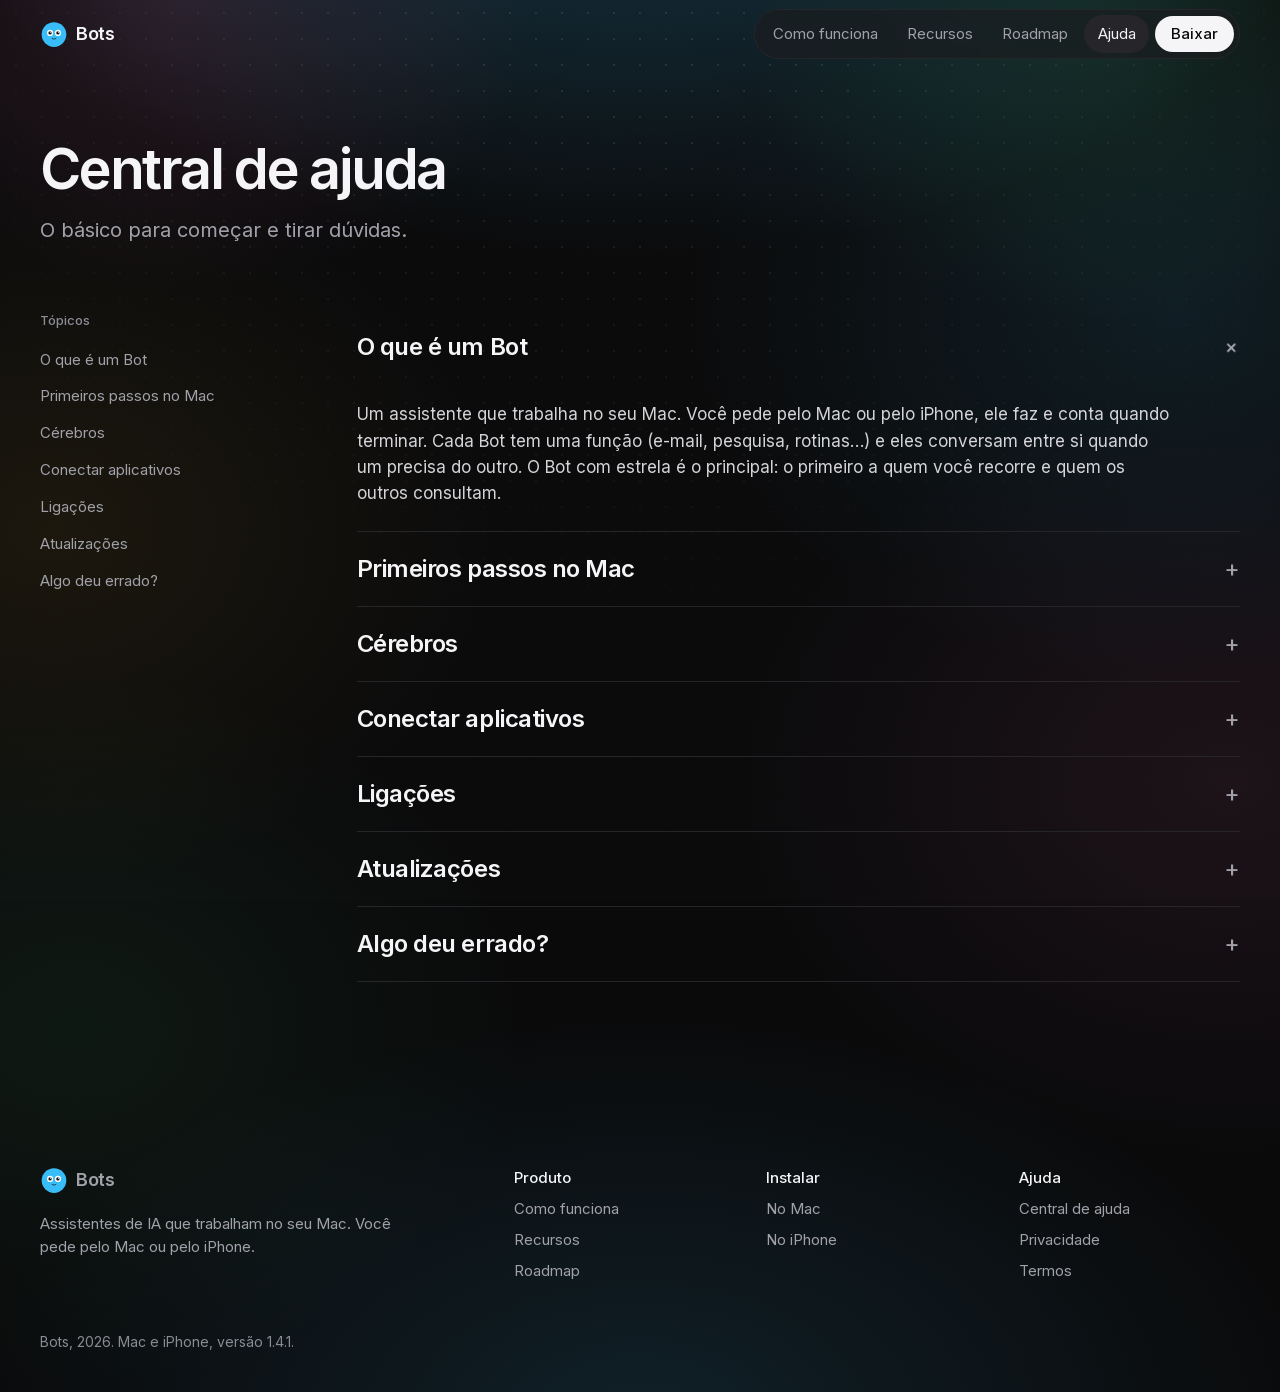
==== commit 14a3b1aa: "Bots 1.4.1" ====
--- a/ajuda.html
+++ b/ajuda.html
@@ -88,7 +88,7 @@
       <nav aria-label="Instalar"><b>Instalar</b><a href="https://github.com/alenkpedro/bots/releases/latest/download/Bots.dmg">No Mac</a><a href="fonte.html">No iPhone</a></nav>
       <nav aria-label="Ajuda"><b>Ajuda</b><a href="ajuda.html">Central de ajuda</a><a href="privacidade.html">Privacidade</a><a href="termos.html">Termos</a></nav>
     </div>
-    <div class="foot__end"><span>Bots, 2026. Mac e iPhone, versão 1.4.</span></div>
+    <div class="foot__end"><span>Bots, 2026. Mac e iPhone, versão 1.4.1.</span></div>
   </div>
 </footer>
 <script src="site.js"></script>
--- a/site.css
+++ b/site.css
@@ -146,6 +146,19 @@
 .bar__links a:not(.button):hover, .bar__links a[aria-current] { color: var(--ink); background: var(--surface-3); }
 .bar__links .button { margin-left: 0.25rem; }
 @media (max-width: 760px) { .bar__links .wide { display: none; } }
+/* No computador os links ficam na pílula; no celular viram um menu que abre embaixo dela, para Ajuda e o
+   resto continuarem a um toque. Sem JavaScript o botão some e os links ficam à vista. */
+.bar__links { position: relative; }
+.bar__more { display: flex; align-items: center; gap: 0.125rem; }
+.bar__menu { display: none; color: var(--muted); padding: 0.45rem 0.85rem; border-radius: 999px; transition: color var(--t-hover) ease, background-color var(--t-hover) ease; }
+.bar__menu:hover, .bar__menu[aria-expanded="true"] { color: var(--ink); background: var(--surface-3); }
+@media (max-width: 760px) {
+  .js .bar__menu { display: block; }
+  .js .bar__more { display: none; position: absolute; top: calc(100% + 0.5rem); right: 0; min-width: 12rem; flex-direction: column; align-items: stretch; padding: 0.4rem; border-radius: 18px; background: rgb(28 28 31 / 0.97); border: 1px solid var(--surface-3); box-shadow: 0 12px 32px rgb(0 0 0 / 0.45); }
+  .js .bar__more.is-open { display: flex; }
+  .js .bar__more a:not(.button) { padding: 0.7rem 0.9rem; border-radius: 12px; }
+  html:not(.js) .bar__more { flex-wrap: wrap; }
+}
 
 /* ---------- mascotes (desenhados aqui, como no app) ---------- */
 .mascot { overflow: visible; }
@@ -202,6 +215,7 @@
 .app__top i:nth-child(2) { background: #febc2e; }
 .app__top i:nth-child(3) { background: #28c840; }
 .app__search { margin: 0 0.3em 0.8em; padding: 0.55em 0.8em; border-radius: 0.6em; background: #1d1d1d; color: #8a8a8a; }
+.app__bots { display: flex; flex-direction: column; gap: 0.2em; }
 .app__bot { display: flex; align-items: center; gap: 0.75em; width: 100%; padding: 0.65em; border-radius: 0.75em; text-align: left; transition: background-color var(--t-hover) ease; }
 .app__bot svg { width: 2.9em; height: 2.9em; }
 .app__bot span:first-child { flex: none; }
@@ -216,7 +230,9 @@
 .app__head { display: flex; align-items: center; justify-content: center; gap: 0.6em; padding: 1em; font-weight: 600; font-size: 1.05em; }
 .app__head svg { width: 1.7em; height: 1.7em; }
 .app__head small { font-weight: 400; color: #a3a3a3; }
-.app__chat { flex: 1; padding: 0.6em clamp(1em, 4vw, 3.5em) 1.2em; display: flex; flex-direction: column; justify-content: flex-end; gap: 0.85em; }
+/* A conversa começa pelo topo, logo abaixo do nome do Bot: alinhada embaixo, a primeira mensagem ficava fora da
+   primeira tela e a demo parecia um retângulo vazio. */
+.app__chat { flex: 1; padding: 0.6em clamp(1em, 4vw, 3.5em) 1.2em; display: flex; flex-direction: column; justify-content: flex-start; gap: 0.85em; }
 .app__chat > * { animation: rise 420ms var(--ease-out) both; }
 .msg-me { align-self: flex-end; max-width: 75%; padding: 0.7em 1.05em; border-radius: 1.3em; background: #3558c0; color: #fff; }
 .msg-bot { align-self: flex-start; max-width: 80%; padding: 0.7em 1.05em; border-radius: 1.3em; background: #262626; }
@@ -249,17 +265,22 @@
 .app__composer { margin: 0 clamp(1em, 4vw, 3.5em) 1.3em; display: flex; align-items: center; gap: 0.6em; padding: 0.45em 0.45em 0.45em 1.2em; border-radius: 999px; background: #222; }
 .app__composer input { flex: 1; min-width: 0; background: none; border: 0; outline: none; color: #ececec; font-size: 1em; }
 .app__composer input::placeholder { color: #8a8a8a; }
+/* O campo não tem contorno próprio: quem mostra o foco é a pílula inteira. */
+.app__composer:focus-within { box-shadow: 0 0 0 2px var(--blue); }
 .app__composer button { width: 2.4em; height: 2.4em; border-radius: 50%; background: #3558c0; color: #fff; font-size: 1em; transition: transform var(--t-press) var(--ease-out); }
 .app__composer button:active { transform: scale(0.9); }
 .app-caption { margin-top: 1rem; text-align: center; font-size: 0.875rem; color: var(--soft); }
 @media (max-width: 760px) {
   .app { grid-template-columns: 1fr; min-height: 0; font-size: 15px; }
-  .app__side { flex-direction: row; overflow-x: auto; gap: 4px; padding: 10px; scrollbar-width: none; }
+  .app__side { padding: 10px; min-width: 0; }   /* sem isso a fileira de Bots alarga a demo além da tela */
+  .app__bots { flex-direction: row; overflow-x: auto; gap: 4px; padding: 5px; margin: -5px; scrollbar-width: none; }   /* a folga deixa o contorno de foco à vista */
   .app__top, .app__search { display: none; }
   .app__bot { flex-direction: column; width: 88px; flex: none; gap: 4px; text-align: center; padding: 8px 4px; }
   .app__bot > span:last-child { width: 100%; }
   .app__bot small { display: none; }
-  .app__bot b { font-size: 12px; font-weight: 500; white-space: nowrap; overflow: hidden; text-overflow: ellipsis; }
+  /* O nome inteiro, em até duas linhas: cortado ("Caixa de en…") ninguém sabia qual Bot era. */
+  .app__bot { justify-content: flex-start; }
+  .app__bot b { font-size: 12px; font-weight: 500; line-height: 1.25; text-wrap: balance; }
   .app__chat { min-height: 340px; }
 }
 
@@ -418,7 +439,7 @@
 .faq details:has(summary:focus-visible) { outline: 2px solid var(--blue); outline-offset: 3px; }
 .faq summary::after { content: "+"; font-size: 1.5rem; font-weight: 400; color: var(--muted); transition: transform var(--t-ui) var(--ease-out); }
 .faq details[open] summary::after { transform: rotate(45deg); }
-.faq details p { padding-bottom: 1.5rem; color: var(--muted); max-width: 60rem; }
+.faq details p { padding-bottom: 1.5rem; color: var(--muted); max-width: 65ch; }   /* linhas longas cansam: ~65 letras por linha */
 .faq details a { color: var(--link); }
 
 /* Chamada final. */
@@ -1301,18 +1322,19 @@
 .island.is-open .island__text { flex: 1; margin-left: 0.5em; opacity: 1; filter: none; transition-delay: 220ms; }
 .island.is-open i { width: 1.4em; height: 1.4em; }
 
-/* Avisos dos outros Bots na demo do Mac: chegam no canto, se empilham (o mais novo na frente) e somem sozinhos. */
-.toasts { position: absolute; top: 3.4em; right: 1em; z-index: 5; width: min(19em, 60%); display: grid; }
-.toast { grid-area: 1 / 1; display: flex; align-items: center; gap: 0.6em; width: 100%; padding: 0.65em 0.8em; border-radius: 0.9em; background: #26262a; box-shadow: 0 8px 24px rgb(0 0 0 / 0.45), inset 0 0 0 1px rgb(255 255 255 / 0.06); text-align: left; font-size: 0.86em; color: #ececec; transform-origin: top center; transition: transform 420ms cubic-bezier(0.3, 1.25, 0.5, 1), opacity 300ms ease, filter 300ms ease; }
+/* Avisos dos outros Bots na demo do Mac: chegam no canto, se empilham (o mais novo na frente) e somem sozinhos.
+   Ficam embaixo, sobre o campo de pedido: a conversa começa no topo e eles cobririam a primeira mensagem. */
+.toasts { position: absolute; bottom: 5.3em; right: 1em; z-index: 5; width: min(19em, 60%); display: grid; }
+.toast { grid-area: 1 / 1; display: flex; align-items: center; gap: 0.6em; width: 100%; padding: 0.65em 0.8em; border-radius: 0.9em; background: #26262a; box-shadow: 0 8px 24px rgb(0 0 0 / 0.45), inset 0 0 0 1px rgb(255 255 255 / 0.06); text-align: left; font-size: 0.86em; color: #ececec; transform-origin: bottom center; transition: transform 420ms cubic-bezier(0.3, 1.25, 0.5, 1), opacity 300ms ease, filter 300ms ease; }
 .toast svg { width: 2.1em; height: 2.1em; }
 .toast > span:first-child { flex: none; }
 .toast b { display: block; font-weight: 600; }
 .toast small { display: block; color: #b4b4bd; font-size: 0.95em; }
 .toast[data-i="0"] { z-index: 3; }
-.toast[data-i="1"] { z-index: 2; transform: translateY(0.7em) scale(0.94); filter: brightness(0.7); }
-.toast[data-i="2"] { z-index: 1; transform: translateY(1.3em) scale(0.88); filter: brightness(0.5); }
-.toast[data-i="3"], .toast.is-gone { opacity: 0; filter: blur(4px); transform: translateY(1.6em) scale(0.84); pointer-events: none; }
-.toast.is-new { opacity: 0; transform: translateY(-1.2em) scale(0.96); filter: blur(4px); }
+.toast[data-i="1"] { z-index: 2; transform: translateY(-0.7em) scale(0.94); filter: brightness(0.7); }
+.toast[data-i="2"] { z-index: 1; transform: translateY(-1.3em) scale(0.88); filter: brightness(0.5); }
+.toast[data-i="3"], .toast.is-gone { opacity: 0; filter: blur(4px); transform: translateY(-1.6em) scale(0.84); pointer-events: none; }
+.toast.is-new { opacity: 0; transform: translateY(1.2em) scale(0.96); filter: blur(4px); }
 @media (max-width: 760px) { .toasts { display: none; } }
 
 /* Troca de texto com desfoque: o texto novo entra nítido saindo de um leve borrão (botões de baixar, situação do Bot,
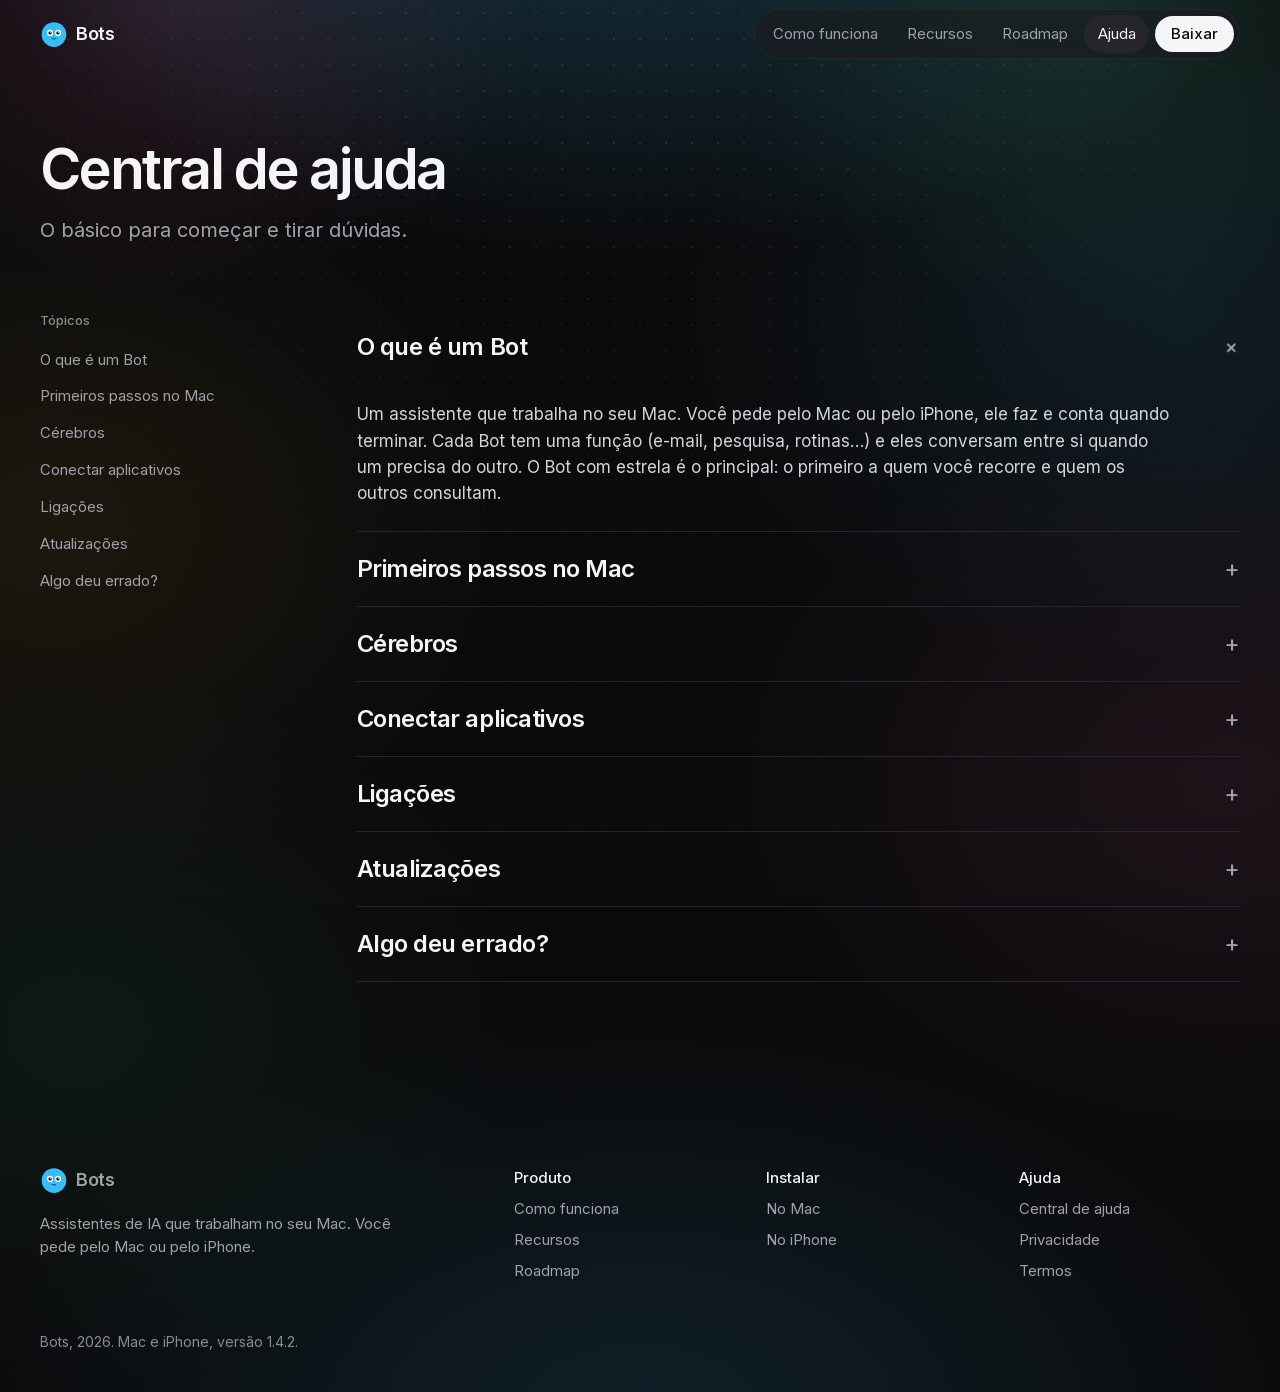
==== commit e2914fc2: "Bots 1.4.2" ====
--- a/ajuda.html
+++ b/ajuda.html
@@ -88,7 +88,7 @@
       <nav aria-label="Instalar"><b>Instalar</b><a href="https://github.com/alenkpedro/bots/releases/latest/download/Bots.dmg">No Mac</a><a href="fonte.html">No iPhone</a></nav>
       <nav aria-label="Ajuda"><b>Ajuda</b><a href="ajuda.html">Central de ajuda</a><a href="privacidade.html">Privacidade</a><a href="termos.html">Termos</a></nav>
     </div>
-    <div class="foot__end"><span>Bots, 2026. Mac e iPhone, versão 1.4.1.</span></div>
+    <div class="foot__end"><span>Bots, 2026. Mac e iPhone, versão 1.4.2.</span></div>
   </div>
 </footer>
 <script src="site.js"></script>
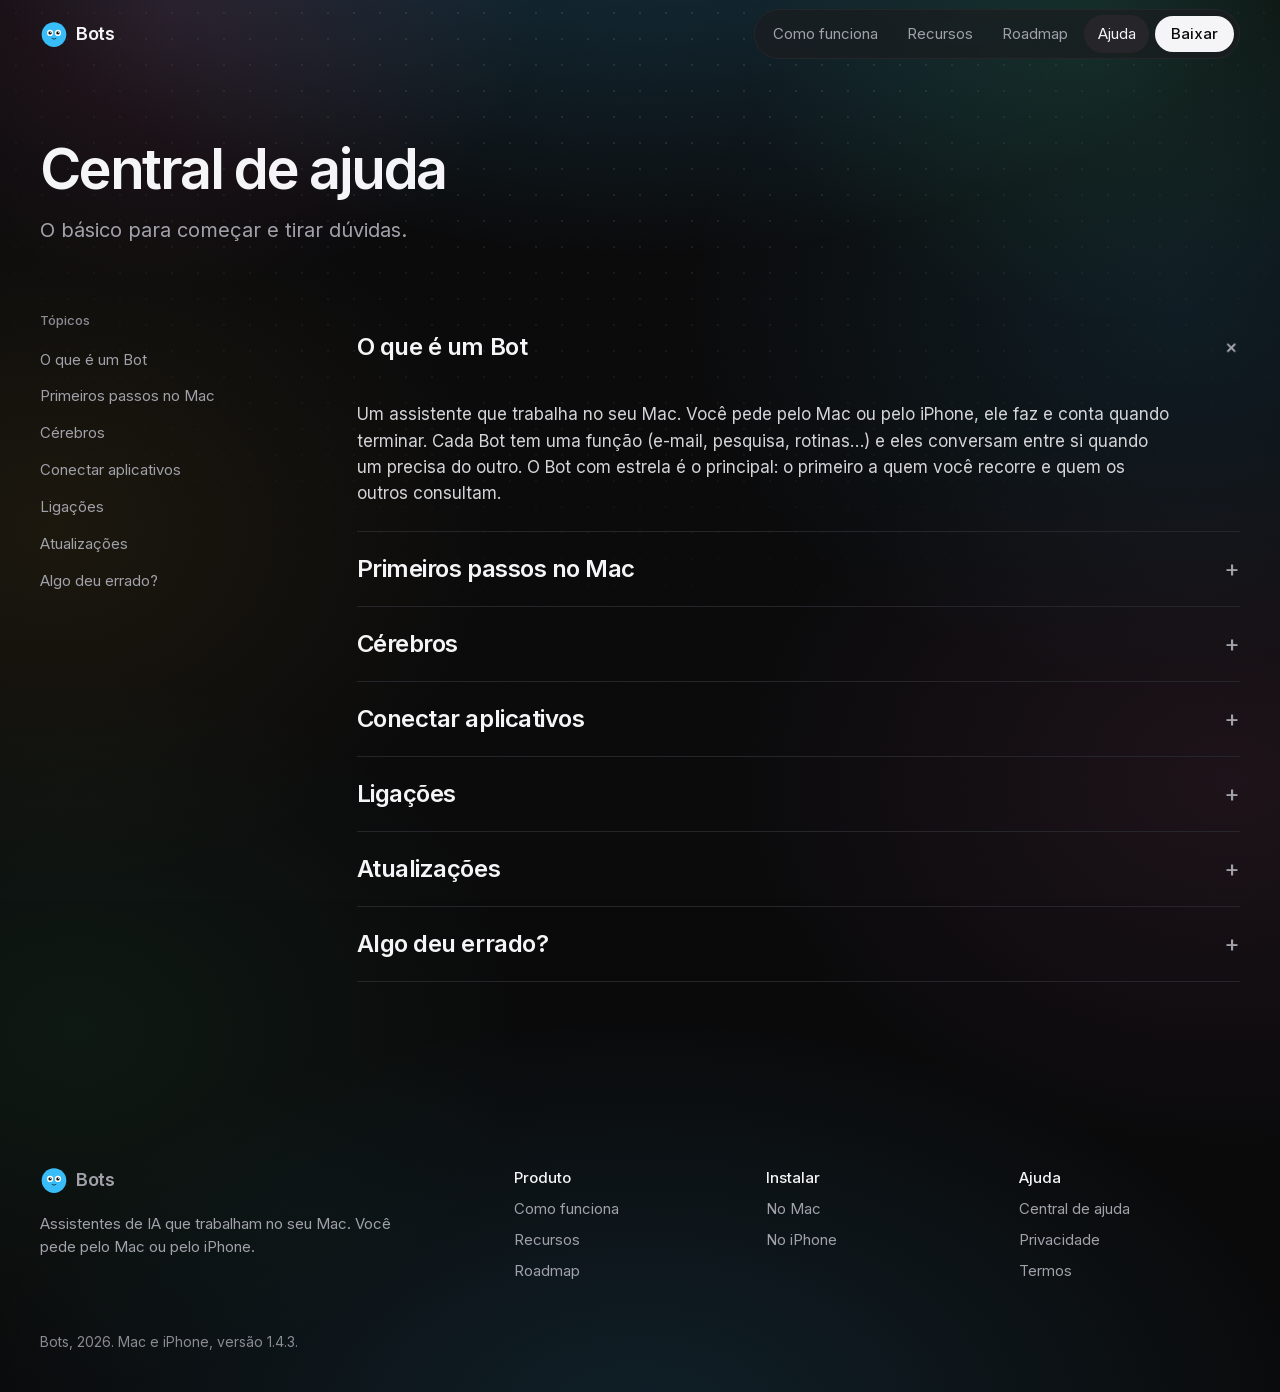
==== commit ae06d9c7: "Bots 1.4.3" ====
--- a/ajuda.html
+++ b/ajuda.html
@@ -88,7 +88,7 @@
       <nav aria-label="Instalar"><b>Instalar</b><a href="https://github.com/alenkpedro/bots/releases/latest/download/Bots.dmg">No Mac</a><a href="fonte.html">No iPhone</a></nav>
       <nav aria-label="Ajuda"><b>Ajuda</b><a href="ajuda.html">Central de ajuda</a><a href="privacidade.html">Privacidade</a><a href="termos.html">Termos</a></nav>
     </div>
-    <div class="foot__end"><span>Bots, 2026. Mac e iPhone, versão 1.4.2.</span></div>
+    <div class="foot__end"><span>Bots, 2026. Mac e iPhone, versão 1.4.3.</span></div>
   </div>
 </footer>
 <script src="site.js"></script>
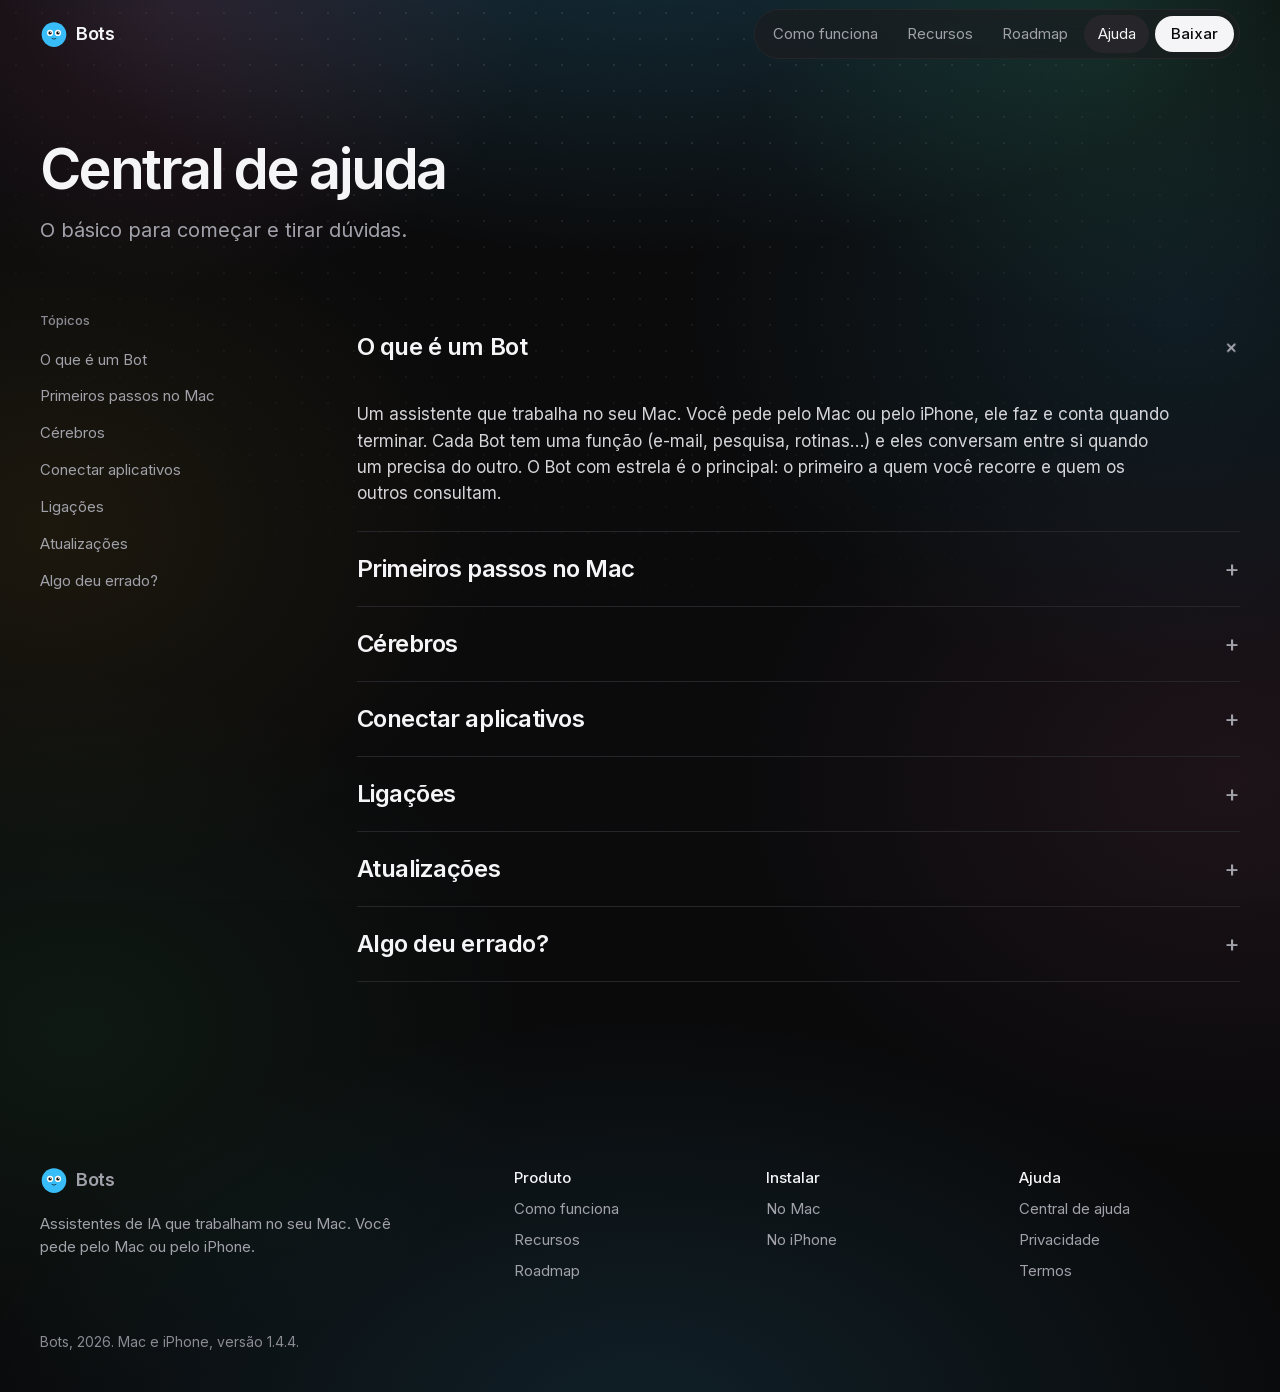
==== commit 93b9d655: "Bots 1.4.4" ====
--- a/ajuda.html
+++ b/ajuda.html
@@ -88,7 +88,7 @@
       <nav aria-label="Instalar"><b>Instalar</b><a href="https://github.com/alenkpedro/bots/releases/latest/download/Bots.dmg">No Mac</a><a href="fonte.html">No iPhone</a></nav>
       <nav aria-label="Ajuda"><b>Ajuda</b><a href="ajuda.html">Central de ajuda</a><a href="privacidade.html">Privacidade</a><a href="termos.html">Termos</a></nav>
     </div>
-    <div class="foot__end"><span>Bots, 2026. Mac e iPhone, versão 1.4.3.</span></div>
+    <div class="foot__end"><span>Bots, 2026. Mac e iPhone, versão 1.4.4.</span></div>
   </div>
 </footer>
 <script src="site.js"></script>
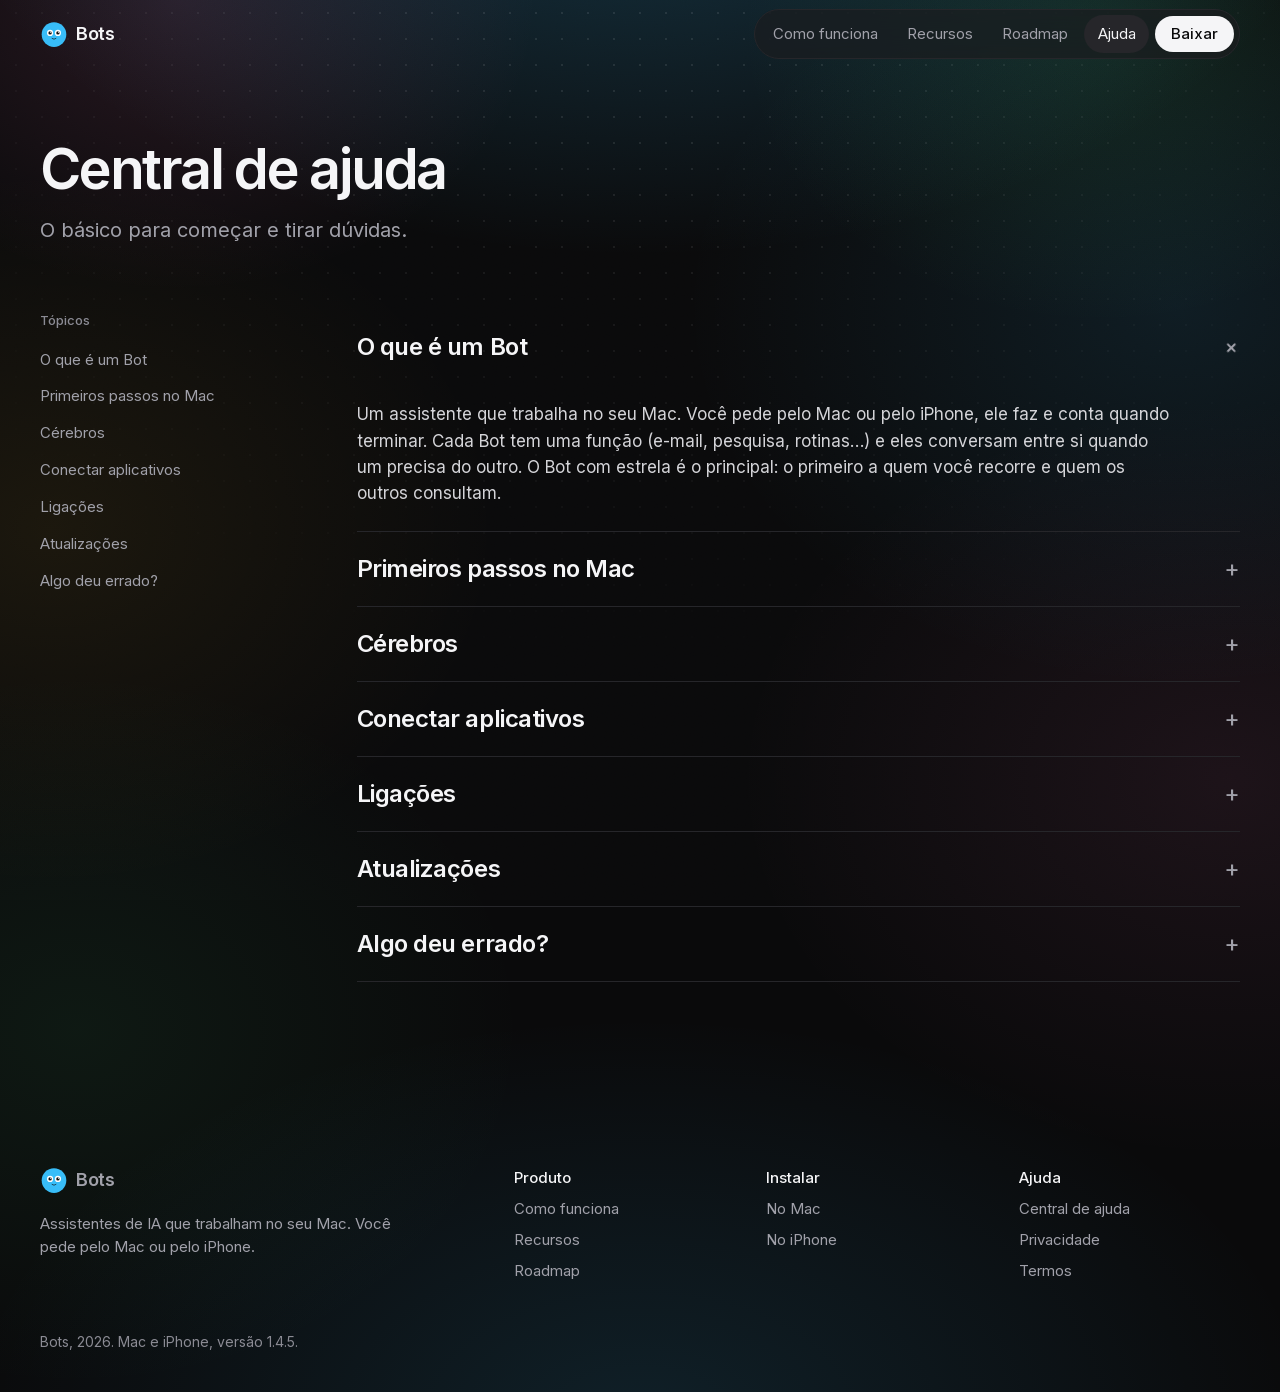
==== commit 0a910730: "Bots 1.4.5" ====
--- a/ajuda.html
+++ b/ajuda.html
@@ -88,7 +88,7 @@
       <nav aria-label="Instalar"><b>Instalar</b><a href="https://github.com/alenkpedro/bots/releases/latest/download/Bots.dmg">No Mac</a><a href="fonte.html">No iPhone</a></nav>
       <nav aria-label="Ajuda"><b>Ajuda</b><a href="ajuda.html">Central de ajuda</a><a href="privacidade.html">Privacidade</a><a href="termos.html">Termos</a></nav>
     </div>
-    <div class="foot__end"><span>Bots, 2026. Mac e iPhone, versão 1.4.4.</span></div>
+    <div class="foot__end"><span>Bots, 2026. Mac e iPhone, versão 1.4.5.</span></div>
   </div>
 </footer>
 <script src="site.js"></script>
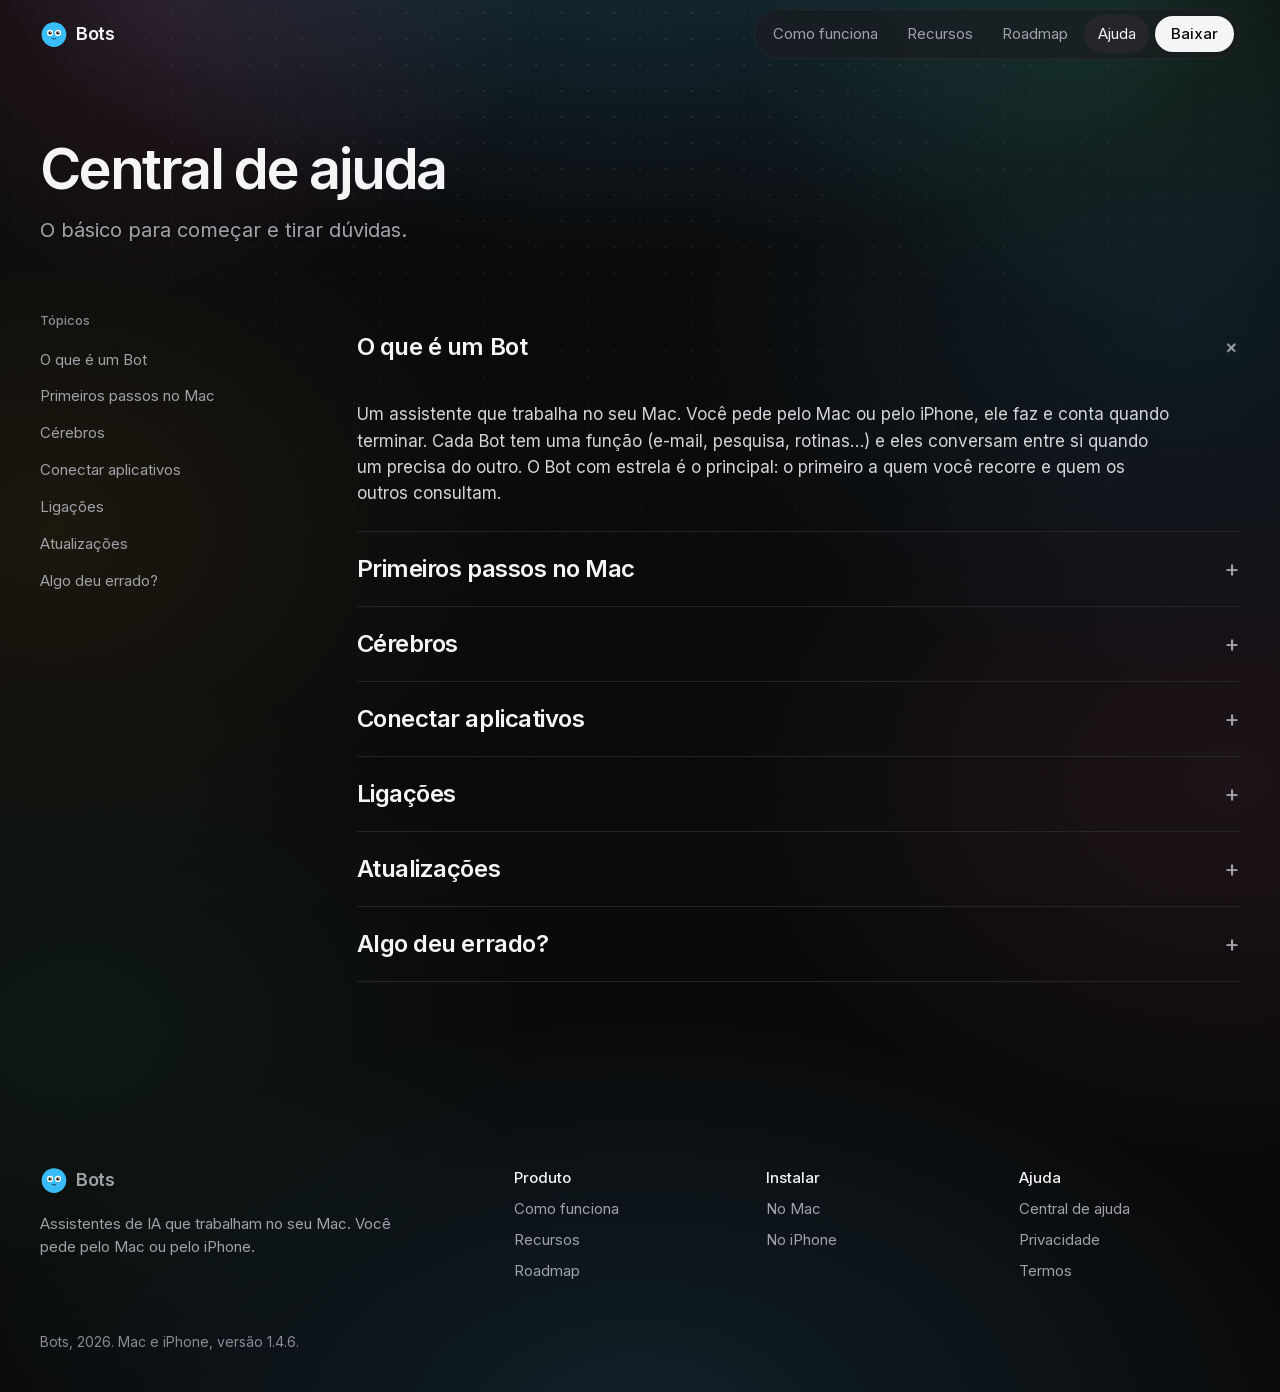
==== commit 3a5e5c04: "Bots 1.4.6" ====
--- a/ajuda.html
+++ b/ajuda.html
@@ -88,7 +88,7 @@
       <nav aria-label="Instalar"><b>Instalar</b><a href="https://github.com/alenkpedro/bots/releases/latest/download/Bots.dmg">No Mac</a><a href="fonte.html">No iPhone</a></nav>
       <nav aria-label="Ajuda"><b>Ajuda</b><a href="ajuda.html">Central de ajuda</a><a href="privacidade.html">Privacidade</a><a href="termos.html">Termos</a></nav>
     </div>
-    <div class="foot__end"><span>Bots, 2026. Mac e iPhone, versão 1.4.5.</span></div>
+    <div class="foot__end"><span>Bots, 2026. Mac e iPhone, versão 1.4.6.</span></div>
   </div>
 </footer>
 <script src="site.js"></script>
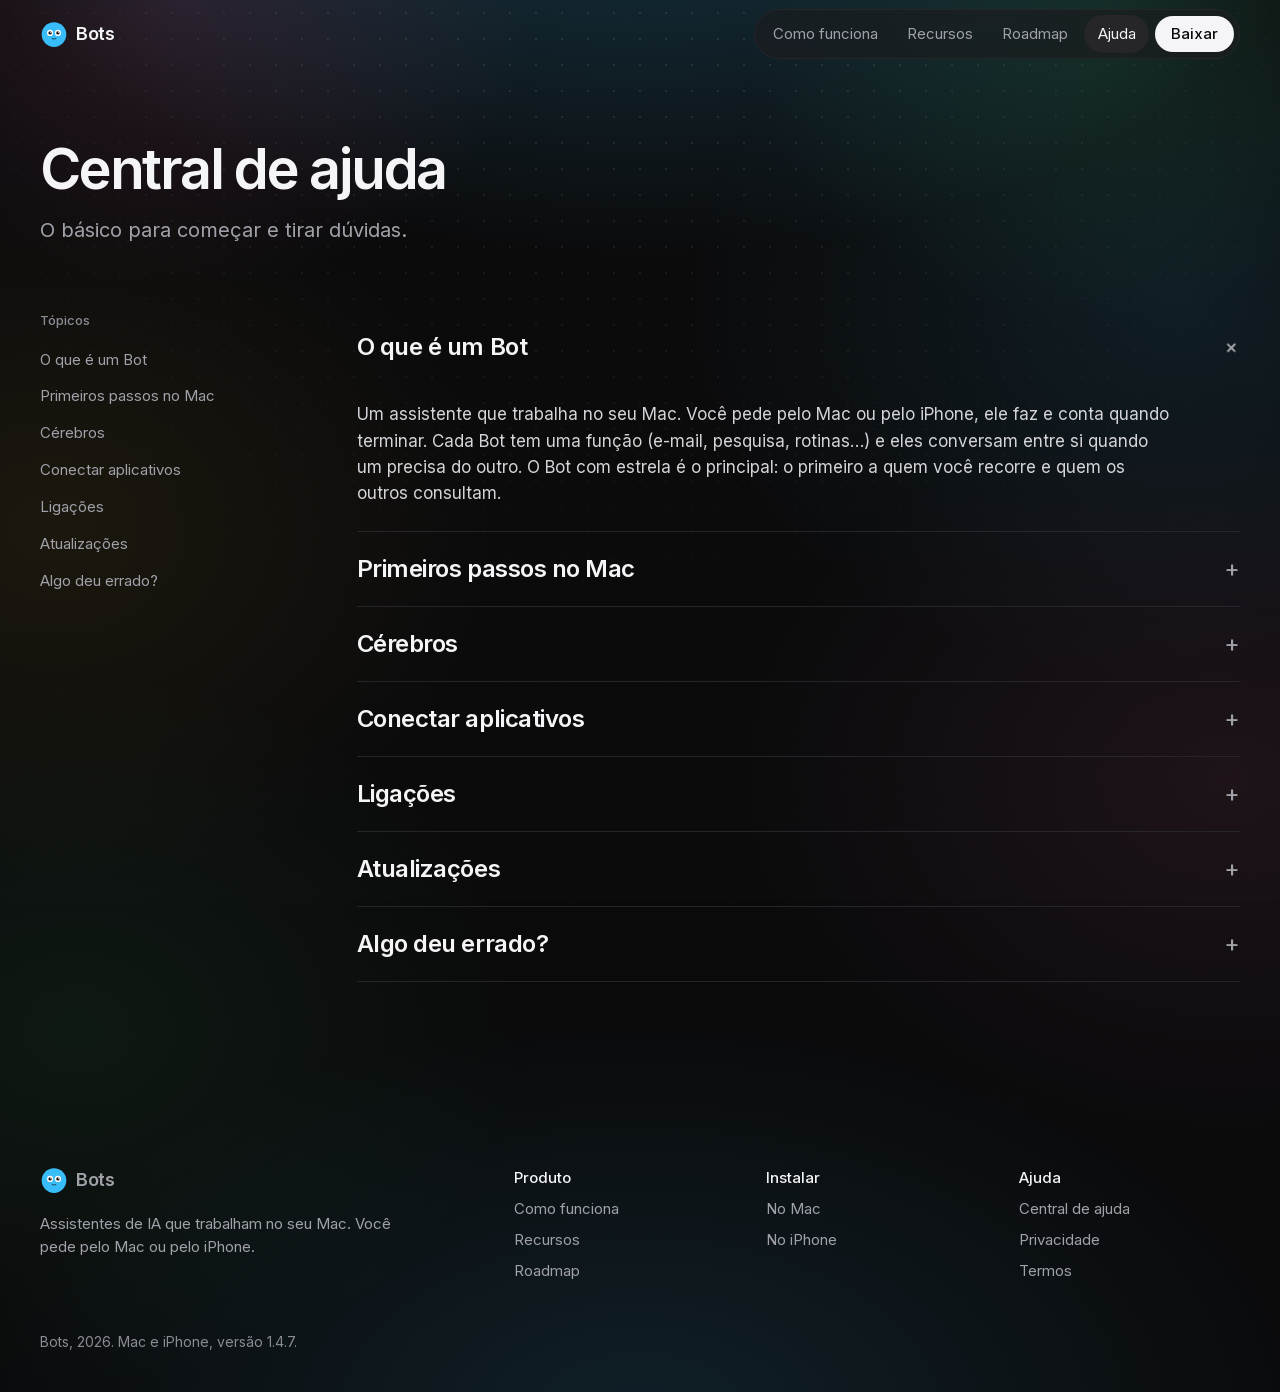
==== commit ef208ea8: "Bots 1.4.7" ====
--- a/ajuda.html
+++ b/ajuda.html
@@ -88,7 +88,7 @@
       <nav aria-label="Instalar"><b>Instalar</b><a href="https://github.com/alenkpedro/bots/releases/latest/download/Bots.dmg">No Mac</a><a href="fonte.html">No iPhone</a></nav>
       <nav aria-label="Ajuda"><b>Ajuda</b><a href="ajuda.html">Central de ajuda</a><a href="privacidade.html">Privacidade</a><a href="termos.html">Termos</a></nav>
     </div>
-    <div class="foot__end"><span>Bots, 2026. Mac e iPhone, versão 1.4.6.</span></div>
+    <div class="foot__end"><span>Bots, 2026. Mac e iPhone, versão 1.4.7.</span></div>
   </div>
 </footer>
 <script src="site.js"></script>
